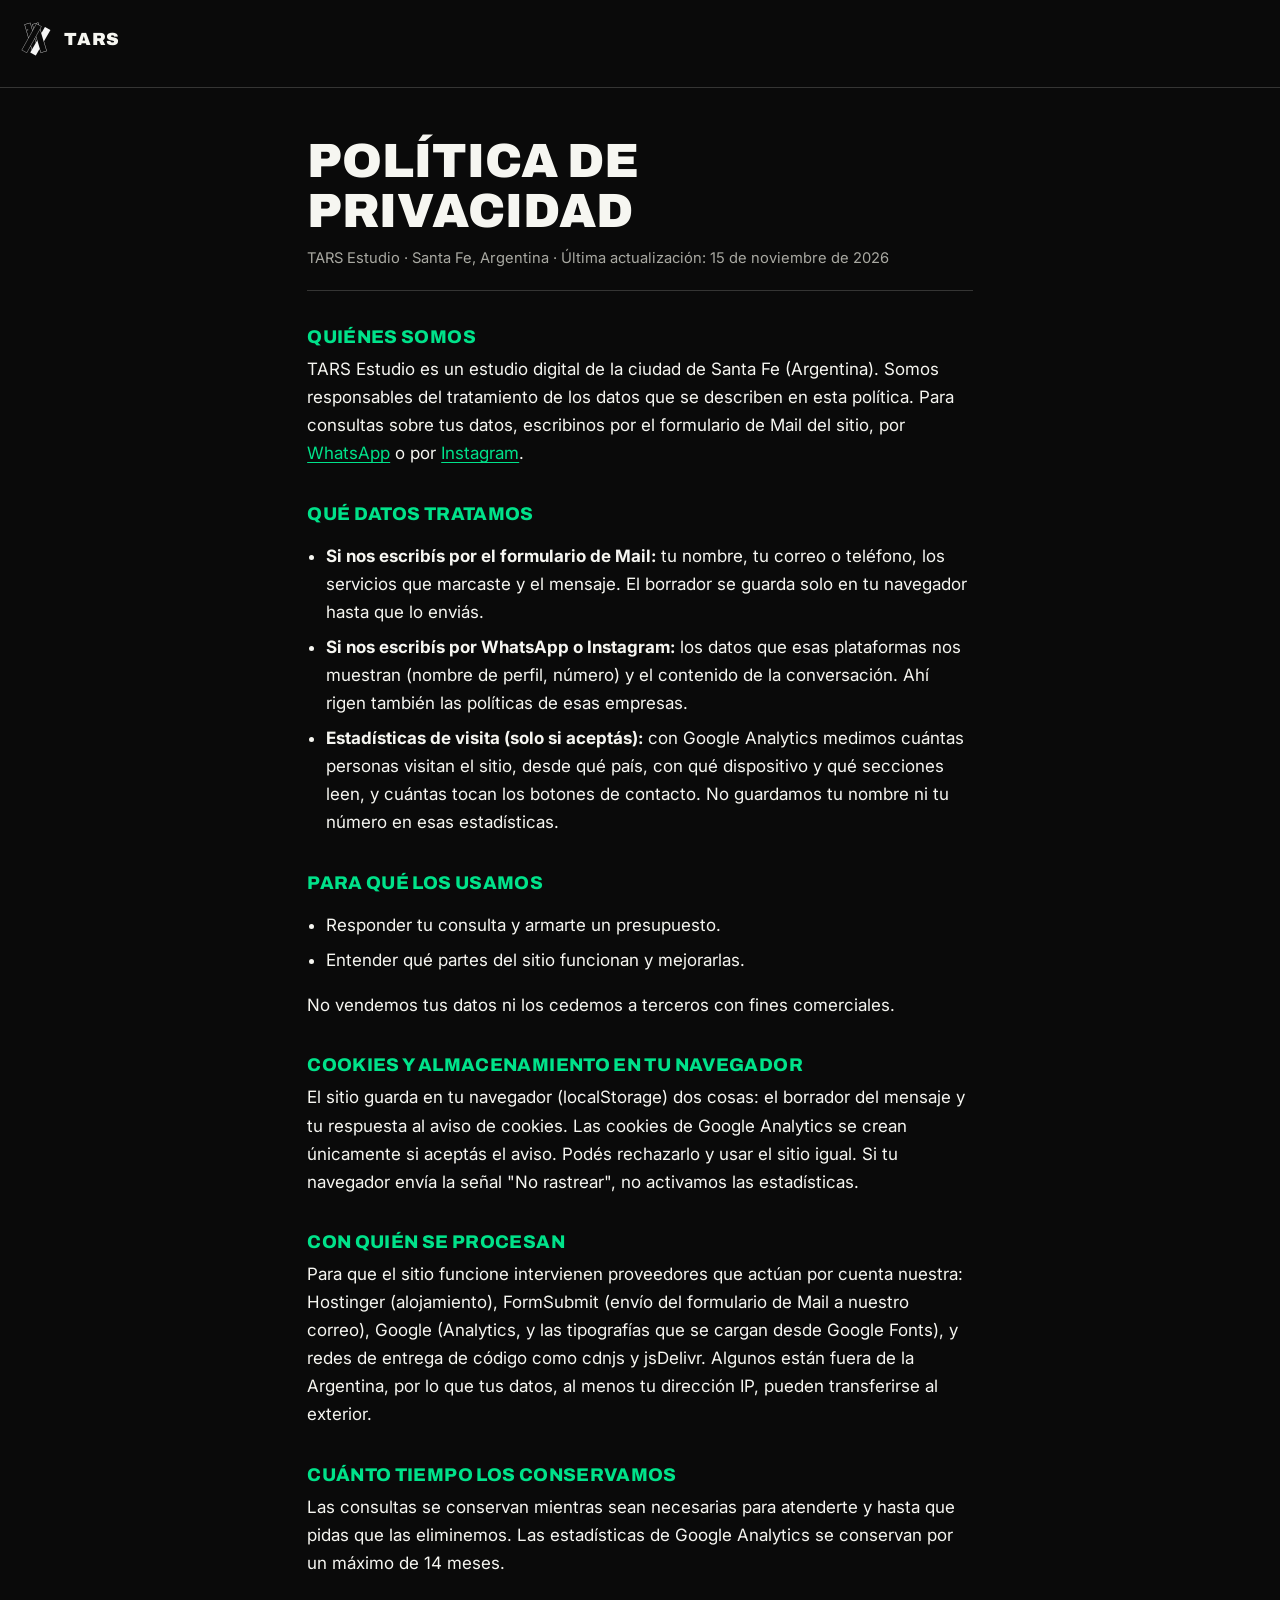
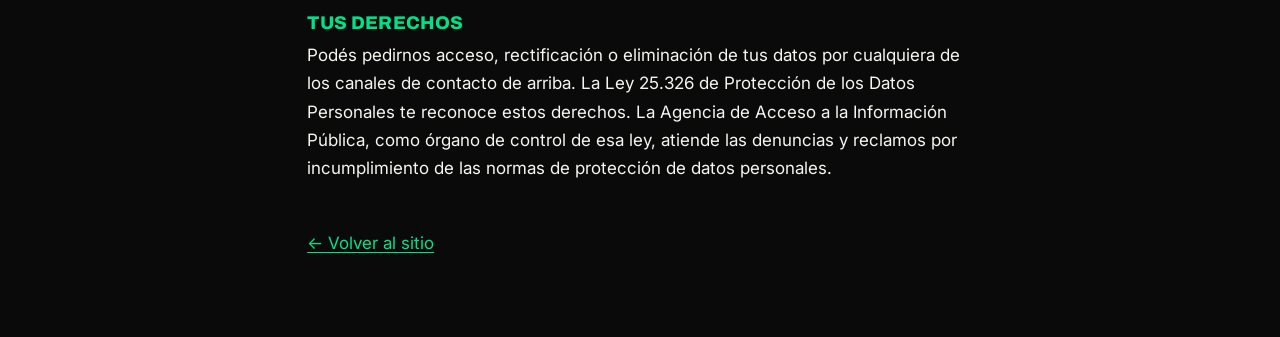
==== privacidad/index.html @ cb38e8d4 "Add link previews, privacy page, cookie notice and server rules Open Graph/Twitter tags with a share" ====
<!DOCTYPE html>
<html lang="es-AR">
<head>
<meta charset="UTF-8">
<meta name="viewport" content="width=device-width, initial-scale=1">
<meta name="theme-color" content="#0a0a0a">
<title>Política de privacidad — TARS</title>
<meta name="description" content="Qué datos trata TARS Estudio a través de su sitio web, para qué los usa y cómo ejercer tus derechos.">
<link rel="canonical" href="https://tarsestudio.com.ar/privacidad/">
<link rel="icon" href="../assets/favicon.png" sizes="64x64" type="image/png">
<link rel="icon" href="../assets/favicon.svg" type="image/svg+xml">
<link rel="apple-touch-icon" href="../assets/apple-touch-icon.png">
<link rel="preconnect" href="https://fonts.googleapis.com">
<link rel="preconnect" href="https://fonts.gstatic.com" crossorigin>
<link href="https://fonts.googleapis.com/css2?family=Archivo:wght@800;900&family=Inter:wght@400;500;600;700&display=swap" rel="stylesheet">
<style>
  :root{--bg:#0a0a0a;--fg:#f6f6f1;--soft:#a9a9a2;--line:rgba(246,246,241,.18);--green:#00e28a;}
  *,*::before,*::after{box-sizing:border-box;}
  html{background:var(--bg);}
  body{margin:0;background:var(--bg);color:var(--fg);font:17px/1.65 'Inter',system-ui,sans-serif;}
  header{padding:1.4rem 1.2rem;border-bottom:1px solid var(--line);}
  header a{display:inline-flex;align-items:center;gap:.7rem;color:var(--fg);text-decoration:none;font:900 1.1rem/1 'Archivo','Arial Black',sans-serif;letter-spacing:.04em;}
  header img{width:34px;height:34px;display:block;}
  main{max-width:44rem;margin:0 auto;padding:3rem 1.2rem 5rem;}
  h1{font:900 clamp(2rem,6vw,3rem)/1.05 'Archivo','Arial Black',sans-serif;margin:0 0 .6rem;text-transform:uppercase;}
  h2{font:800 1.15rem/1.2 'Archivo','Arial Black',sans-serif;margin:2.2rem 0 .4rem;color:var(--green);text-transform:uppercase;letter-spacing:.02em;}
  p,li{margin:.45rem 0;}
  ul{padding-left:1.2rem;}
  .meta{color:var(--soft);font-size:.92rem;border-bottom:1px solid var(--line);padding-bottom:1.2rem;margin-bottom:1rem;}
  a{color:var(--green);text-underline-offset:3px;}
  .back{display:inline-block;margin-top:2.5rem;}
</style>
</head>
<body>
<header><a href="../" aria-label="TARS, volver al inicio"><img src="../assets/logo-mark-nav.png" alt="" width="34" height="34"><span>TARS</span></a></header>
<main>
<h1>Política de privacidad</h1>
<p class="meta">TARS Estudio · Santa Fe, Argentina · Última actualización: 15 de noviembre de 2026</p>

<h2>Quiénes somos</h2>
<p>TARS Estudio es un estudio digital de la ciudad de Santa Fe (Argentina). Somos responsables del tratamiento de los datos que se describen en esta política. Para consultas sobre tus datos, escribinos por el formulario de Mail del sitio, por <a href="https://wa.me/5493425226537" rel="noopener">WhatsApp</a> o por <a href="https://instagram.com/tars.estudio" rel="noopener">Instagram</a>.</p>

<h2>Qué datos tratamos</h2>
<ul>
  <li><strong>Si nos escribís por el formulario de Mail:</strong> tu nombre, tu correo o teléfono, los servicios que marcaste y el mensaje. El borrador se guarda solo en tu navegador hasta que lo enviás.</li>
  <li><strong>Si nos escribís por WhatsApp o Instagram:</strong> los datos que esas plataformas nos muestran (nombre de perfil, número) y el contenido de la conversación. Ahí rigen también las políticas de esas empresas.</li>
  <li><strong>Estadísticas de visita (solo si aceptás):</strong> con Google Analytics medimos cuántas personas visitan el sitio, desde qué país, con qué dispositivo y qué secciones leen, y cuántas tocan los botones de contacto. No guardamos tu nombre ni tu número en esas estadísticas.</li>
</ul>

<h2>Para qué los usamos</h2>
<ul>
  <li>Responder tu consulta y armarte un presupuesto.</li>
  <li>Entender qué partes del sitio funcionan y mejorarlas.</li>
</ul>
<p>No vendemos tus datos ni los cedemos a terceros con fines comerciales.</p>

<h2>Cookies y almacenamiento en tu navegador</h2>
<p>El sitio guarda en tu navegador (localStorage) dos cosas: el borrador del mensaje y tu respuesta al aviso de cookies. Las cookies de Google Analytics se crean únicamente si aceptás el aviso. Podés rechazarlo y usar el sitio igual. Si tu navegador envía la señal "No rastrear", no activamos las estadísticas.</p>

<h2>Con quién se procesan</h2>
<p>Para que el sitio funcione intervienen proveedores que actúan por cuenta nuestra: Hostinger (alojamiento), FormSubmit (envío del formulario de Mail a nuestro correo), Google (Analytics, y las tipografías que se cargan desde Google Fonts), y redes de entrega de código como cdnjs y jsDelivr. Algunos están fuera de la Argentina, por lo que tus datos, al menos tu dirección IP, pueden transferirse al exterior.</p>

<h2>Cuánto tiempo los conservamos</h2>
<p>Las consultas se conservan mientras sean necesarias para atenderte y hasta que pidas que las eliminemos. Las estadísticas de Google Analytics se conservan por un máximo de 14 meses.</p>

<h2>Tus derechos</h2>
<p>Podés pedirnos acceso, rectificación o eliminación de tus datos por cualquiera de los canales de contacto de arriba. La Ley 25.326 de Protección de los Datos Personales te reconoce estos derechos. La Agencia de Acceso a la Información Pública, como órgano de control de esa ley, atiende las denuncias y reclamos por incumplimiento de las normas de protección de datos personales.</p>

<a class="back" href="../">← Volver al sitio</a>
</main>
</body>
</html>
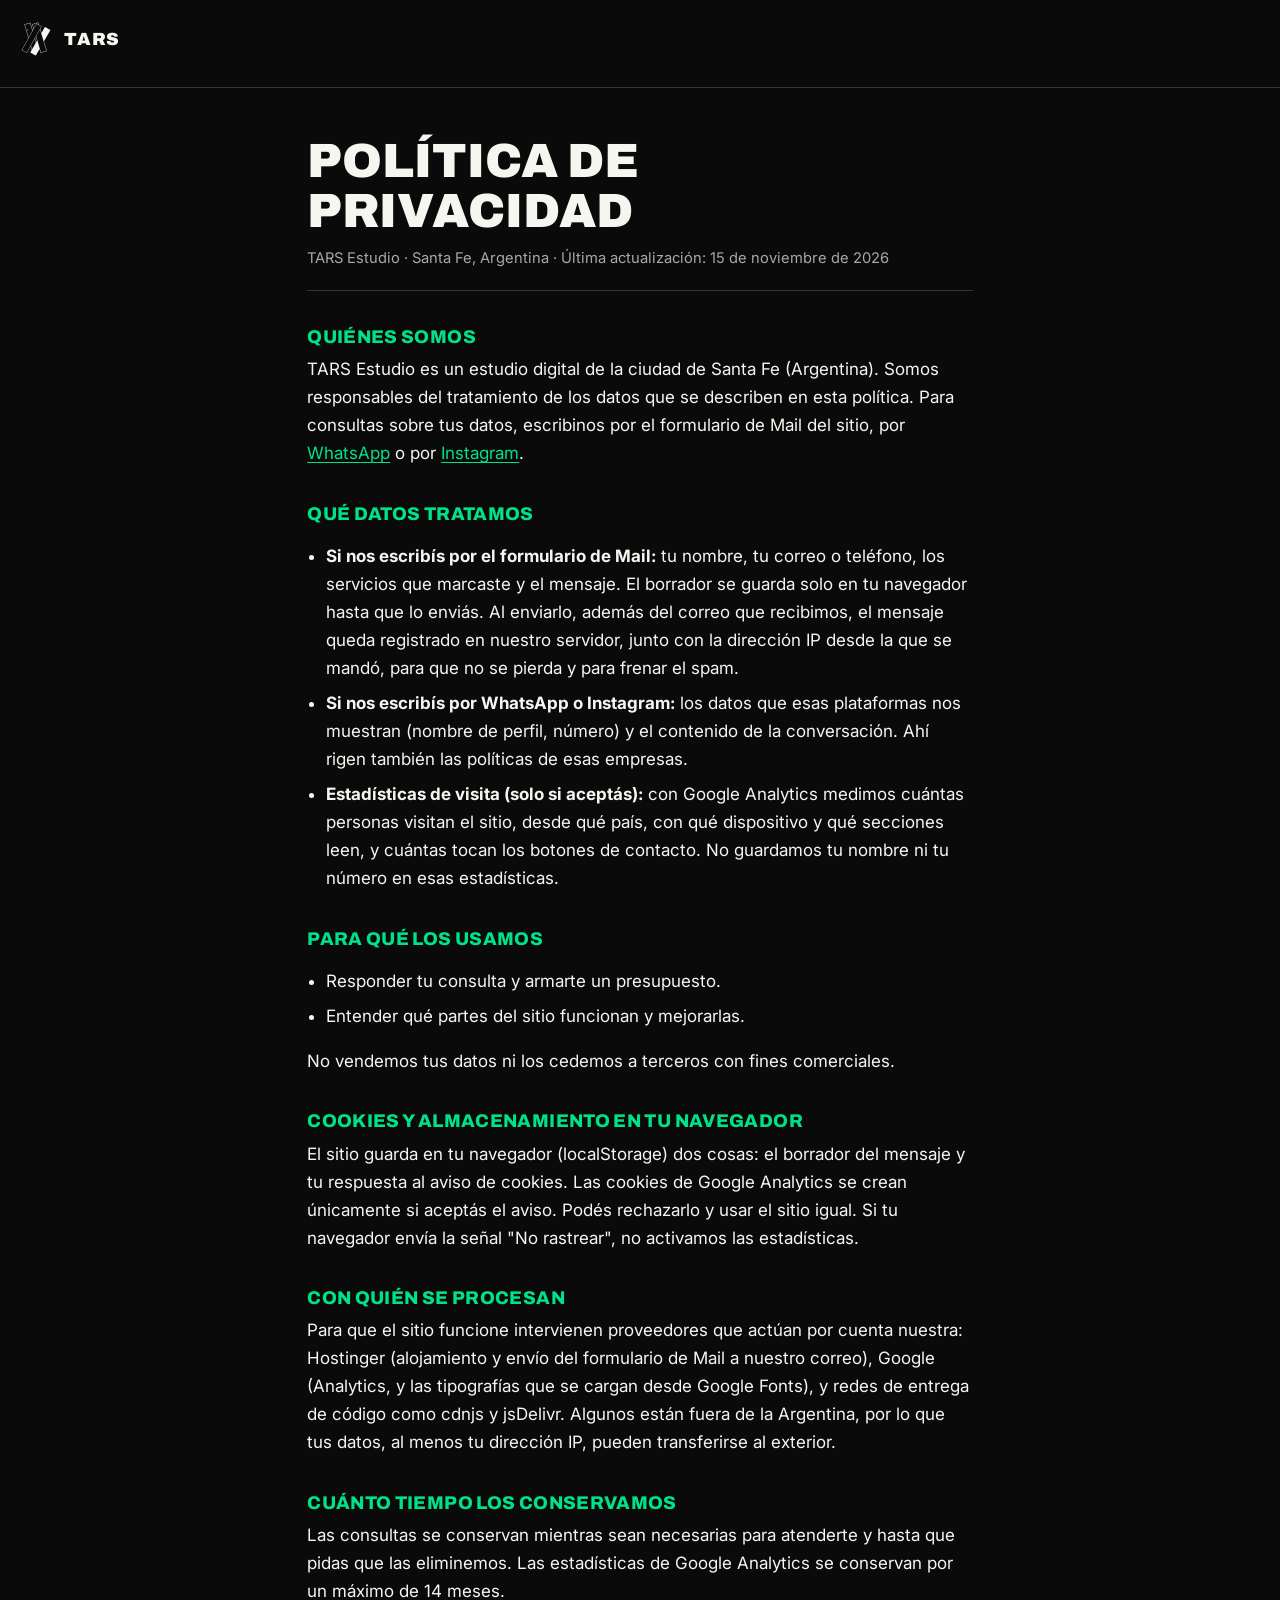
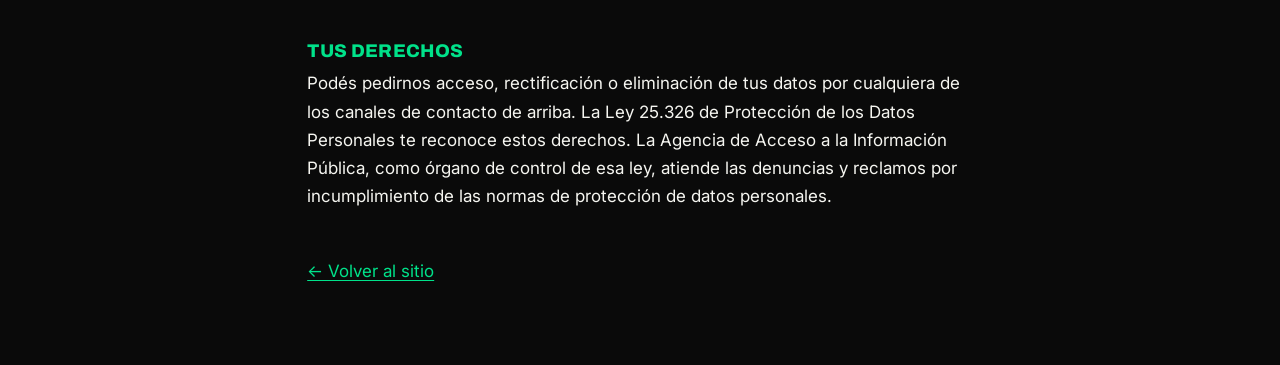
==== commit 76917fbf: "Send the contact form from our own server instead of FormSubmit contacto.php receives the form, reje" ====
--- a/privacidad/index.html
+++ b/privacidad/index.html
@@ -6,7 +6,7 @@
 <meta name="theme-color" content="#0a0a0a">
 <title>Política de privacidad — TARS</title>
 <meta name="description" content="Qué datos trata TARS Estudio a través de su sitio web, para qué los usa y cómo ejercer tus derechos.">
-<link rel="canonical" href="https://tarsestudio.com.ar/privacidad/">
+<link rel="canonical" href="https://tarsestudio.com/privacidad/">
 <link rel="icon" href="../assets/favicon.png" sizes="64x64" type="image/png">
 <link rel="icon" href="../assets/favicon.svg" type="image/svg+xml">
 <link rel="apple-touch-icon" href="../assets/apple-touch-icon.png">
@@ -42,7 +42,7 @@
 
 <h2>Qué datos tratamos</h2>
 <ul>
-  <li><strong>Si nos escribís por el formulario de Mail:</strong> tu nombre, tu correo o teléfono, los servicios que marcaste y el mensaje. El borrador se guarda solo en tu navegador hasta que lo enviás.</li>
+  <li><strong>Si nos escribís por el formulario de Mail:</strong> tu nombre, tu correo o teléfono, los servicios que marcaste y el mensaje. El borrador se guarda solo en tu navegador hasta que lo enviás. Al enviarlo, además del correo que recibimos, el mensaje queda registrado en nuestro servidor, junto con la dirección IP desde la que se mandó, para que no se pierda y para frenar el spam.</li>
   <li><strong>Si nos escribís por WhatsApp o Instagram:</strong> los datos que esas plataformas nos muestran (nombre de perfil, número) y el contenido de la conversación. Ahí rigen también las políticas de esas empresas.</li>
   <li><strong>Estadísticas de visita (solo si aceptás):</strong> con Google Analytics medimos cuántas personas visitan el sitio, desde qué país, con qué dispositivo y qué secciones leen, y cuántas tocan los botones de contacto. No guardamos tu nombre ni tu número en esas estadísticas.</li>
 </ul>
@@ -58,7 +58,7 @@
 <p>El sitio guarda en tu navegador (localStorage) dos cosas: el borrador del mensaje y tu respuesta al aviso de cookies. Las cookies de Google Analytics se crean únicamente si aceptás el aviso. Podés rechazarlo y usar el sitio igual. Si tu navegador envía la señal "No rastrear", no activamos las estadísticas.</p>
 
 <h2>Con quién se procesan</h2>
-<p>Para que el sitio funcione intervienen proveedores que actúan por cuenta nuestra: Hostinger (alojamiento), FormSubmit (envío del formulario de Mail a nuestro correo), Google (Analytics, y las tipografías que se cargan desde Google Fonts), y redes de entrega de código como cdnjs y jsDelivr. Algunos están fuera de la Argentina, por lo que tus datos, al menos tu dirección IP, pueden transferirse al exterior.</p>
+<p>Para que el sitio funcione intervienen proveedores que actúan por cuenta nuestra: Hostinger (alojamiento y envío del formulario de Mail a nuestro correo), Google (Analytics, y las tipografías que se cargan desde Google Fonts), y redes de entrega de código como cdnjs y jsDelivr. Algunos están fuera de la Argentina, por lo que tus datos, al menos tu dirección IP, pueden transferirse al exterior.</p>
 
 <h2>Cuánto tiempo los conservamos</h2>
 <p>Las consultas se conservan mientras sean necesarias para atenderte y hasta que pidas que las eliminemos. Las estadísticas de Google Analytics se conservan por un máximo de 14 meses.</p>
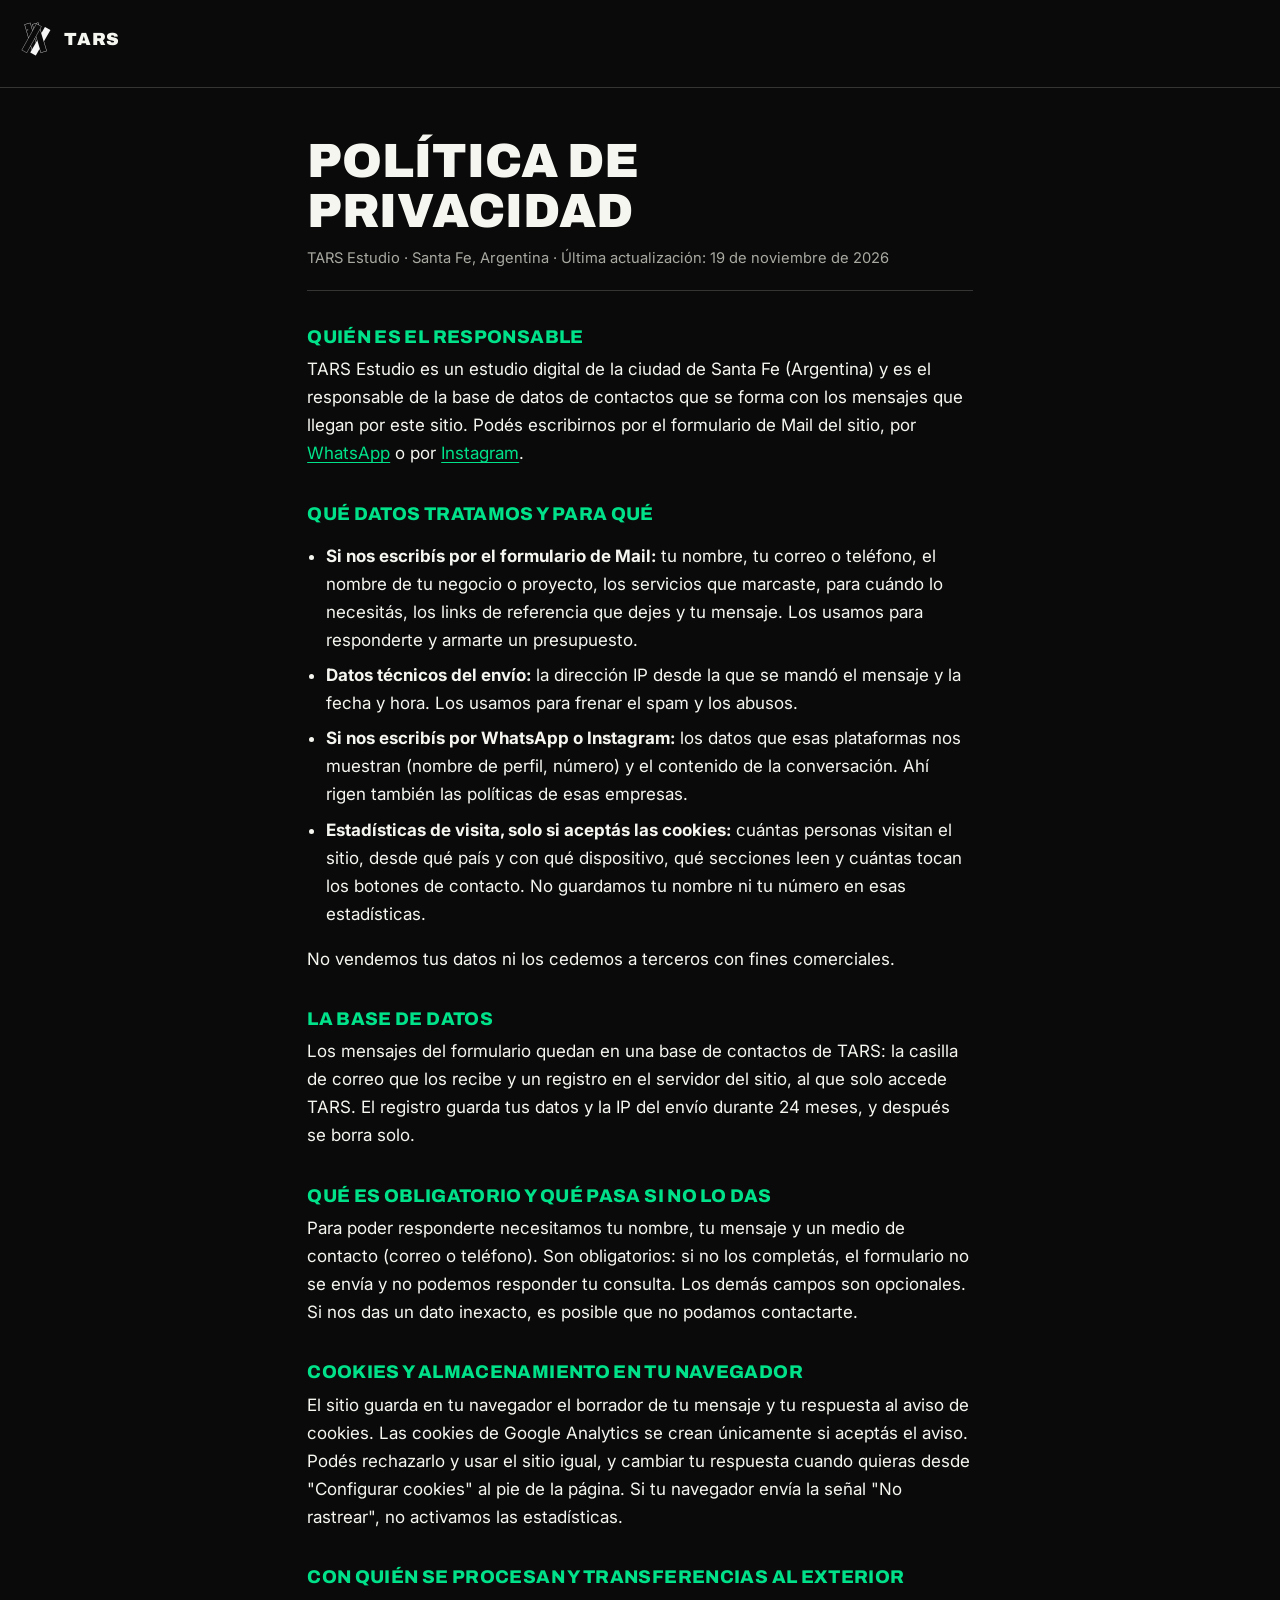
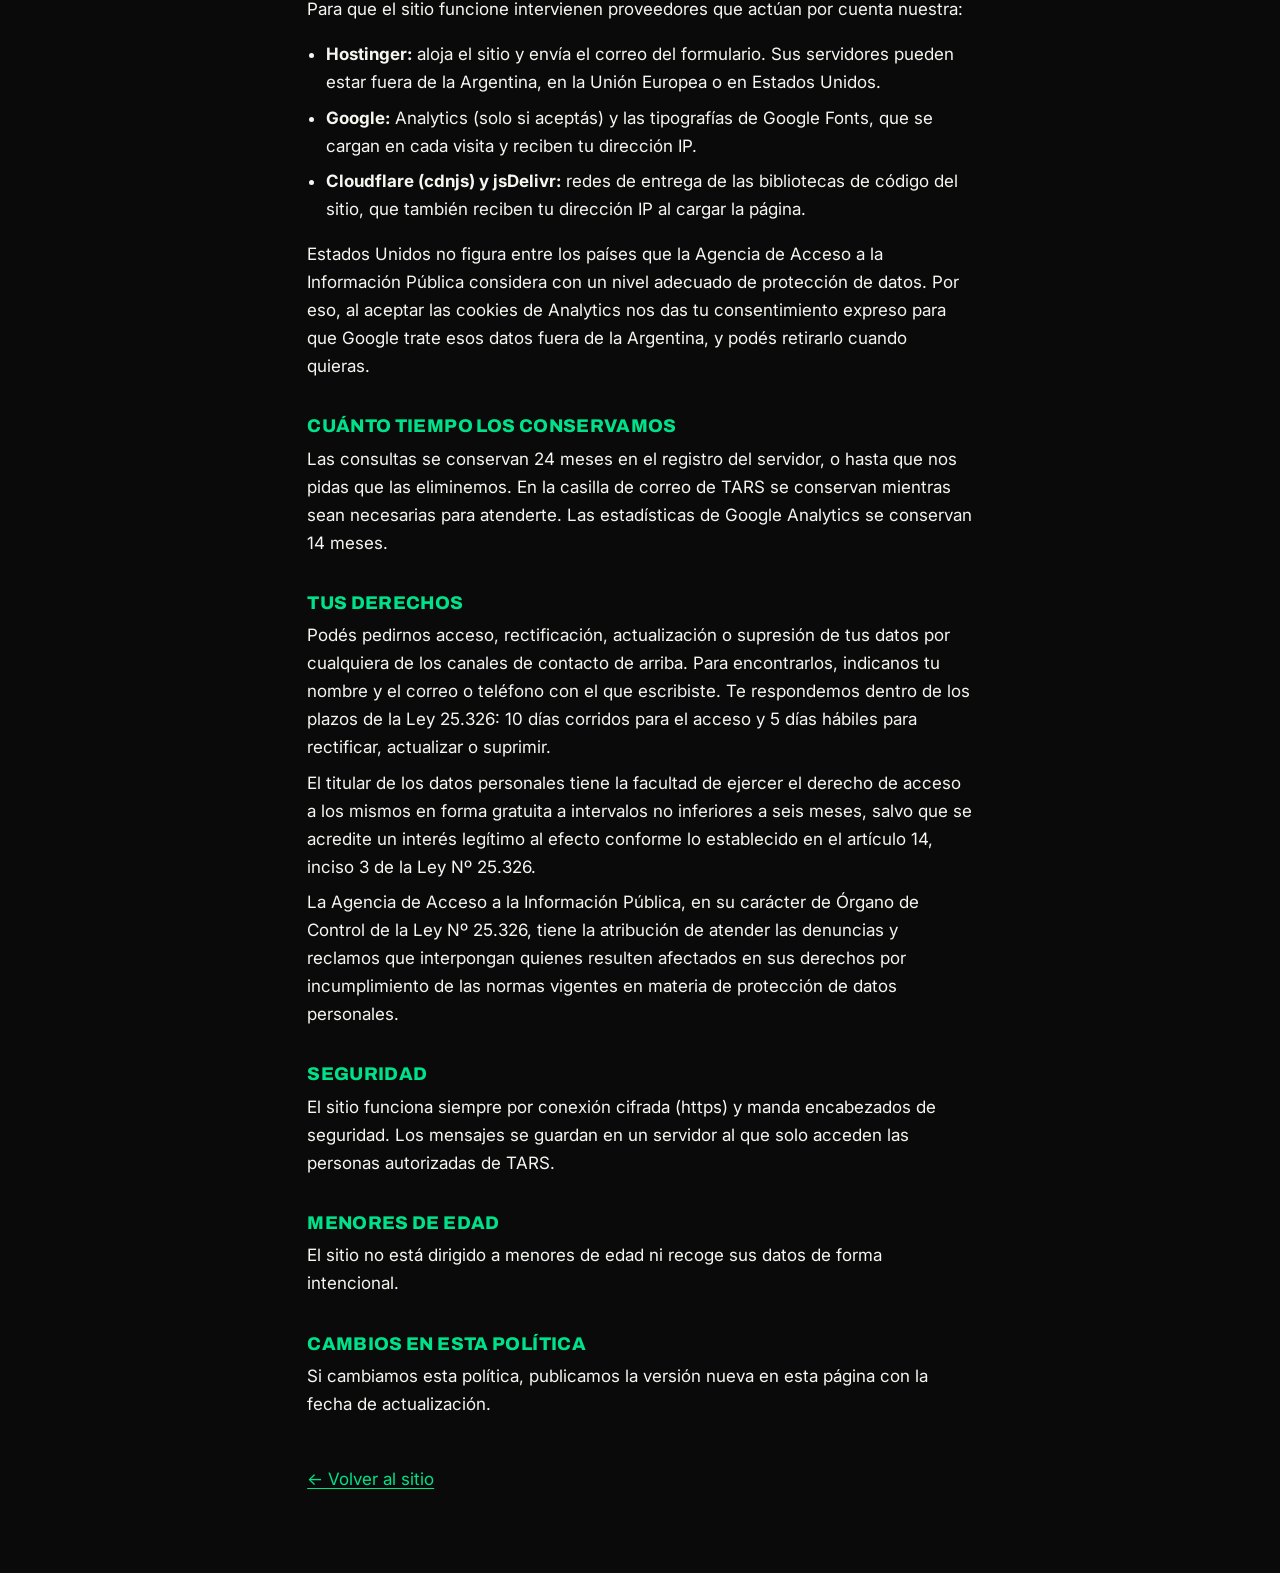
==== commit e10580f5: "Meet the Argentine data-protection notice rules on the site Ley 25.326 art. 6 and Disposición DNPDP " ====
--- a/privacidad/index.html
+++ b/privacidad/index.html
@@ -35,36 +35,54 @@
 <header><a href="../" aria-label="TARS, volver al inicio"><img src="../assets/logo-mark-nav.png" alt="" width="34" height="34"><span>TARS</span></a></header>
 <main>
 <h1>Política de privacidad</h1>
-<p class="meta">TARS Estudio · Santa Fe, Argentina · Última actualización: 15 de noviembre de 2026</p>
+<p class="meta">TARS Estudio · Santa Fe, Argentina · Última actualización: 19 de noviembre de 2026</p>
 
-<h2>Quiénes somos</h2>
-<p>TARS Estudio es un estudio digital de la ciudad de Santa Fe (Argentina). Somos responsables del tratamiento de los datos que se describen en esta política. Para consultas sobre tus datos, escribinos por el formulario de Mail del sitio, por <a href="https://wa.me/5493425226537" rel="noopener">WhatsApp</a> o por <a href="https://instagram.com/tars.estudio" rel="noopener">Instagram</a>.</p>
+<h2>Quién es el responsable</h2>
+<p>TARS Estudio es un estudio digital de la ciudad de Santa Fe (Argentina) y es el responsable de la base de datos de contactos que se forma con los mensajes que llegan por este sitio. Podés escribirnos por el formulario de Mail del sitio, por <a href="https://wa.me/5493425226537" rel="noopener">WhatsApp</a> o por <a href="https://instagram.com/tars.estudio" rel="noopener">Instagram</a>.</p>
 
-<h2>Qué datos tratamos</h2>
+<h2>Qué datos tratamos y para qué</h2>
 <ul>
-  <li><strong>Si nos escribís por el formulario de Mail:</strong> tu nombre, tu correo o teléfono, los servicios que marcaste y el mensaje. El borrador se guarda solo en tu navegador hasta que lo enviás. Al enviarlo, además del correo que recibimos, el mensaje queda registrado en nuestro servidor, junto con la dirección IP desde la que se mandó, para que no se pierda y para frenar el spam.</li>
+  <li><strong>Si nos escribís por el formulario de Mail:</strong> tu nombre, tu correo o teléfono, el nombre de tu negocio o proyecto, los servicios que marcaste, para cuándo lo necesitás, los links de referencia que dejes y tu mensaje. Los usamos para responderte y armarte un presupuesto.</li>
+  <li><strong>Datos técnicos del envío:</strong> la dirección IP desde la que se mandó el mensaje y la fecha y hora. Los usamos para frenar el spam y los abusos.</li>
   <li><strong>Si nos escribís por WhatsApp o Instagram:</strong> los datos que esas plataformas nos muestran (nombre de perfil, número) y el contenido de la conversación. Ahí rigen también las políticas de esas empresas.</li>
-  <li><strong>Estadísticas de visita (solo si aceptás):</strong> con Google Analytics medimos cuántas personas visitan el sitio, desde qué país, con qué dispositivo y qué secciones leen, y cuántas tocan los botones de contacto. No guardamos tu nombre ni tu número en esas estadísticas.</li>
-</ul>
-
-<h2>Para qué los usamos</h2>
-<ul>
-  <li>Responder tu consulta y armarte un presupuesto.</li>
-  <li>Entender qué partes del sitio funcionan y mejorarlas.</li>
+  <li><strong>Estadísticas de visita, solo si aceptás las cookies:</strong> cuántas personas visitan el sitio, desde qué país y con qué dispositivo, qué secciones leen y cuántas tocan los botones de contacto. No guardamos tu nombre ni tu número en esas estadísticas.</li>
 </ul>
 <p>No vendemos tus datos ni los cedemos a terceros con fines comerciales.</p>
 
+<h2>La base de datos</h2>
+<p>Los mensajes del formulario quedan en una base de contactos de TARS: la casilla de correo que los recibe y un registro en el servidor del sitio, al que solo accede TARS. El registro guarda tus datos y la IP del envío durante 24 meses, y después se borra solo.</p>
+
+<h2>Qué es obligatorio y qué pasa si no lo das</h2>
+<p>Para poder responderte necesitamos tu nombre, tu mensaje y un medio de contacto (correo o teléfono). Son obligatorios: si no los completás, el formulario no se envía y no podemos responder tu consulta. Los demás campos son opcionales. Si nos das un dato inexacto, es posible que no podamos contactarte.</p>
+
 <h2>Cookies y almacenamiento en tu navegador</h2>
-<p>El sitio guarda en tu navegador (localStorage) dos cosas: el borrador del mensaje y tu respuesta al aviso de cookies. Las cookies de Google Analytics se crean únicamente si aceptás el aviso. Podés rechazarlo y usar el sitio igual. Si tu navegador envía la señal "No rastrear", no activamos las estadísticas.</p>
+<p>El sitio guarda en tu navegador el borrador de tu mensaje y tu respuesta al aviso de cookies. Las cookies de Google Analytics se crean únicamente si aceptás el aviso. Podés rechazarlo y usar el sitio igual, y cambiar tu respuesta cuando quieras desde "Configurar cookies" al pie de la página. Si tu navegador envía la señal "No rastrear", no activamos las estadísticas.</p>
 
-<h2>Con quién se procesan</h2>
-<p>Para que el sitio funcione intervienen proveedores que actúan por cuenta nuestra: Hostinger (alojamiento y envío del formulario de Mail a nuestro correo), Google (Analytics, y las tipografías que se cargan desde Google Fonts), y redes de entrega de código como cdnjs y jsDelivr. Algunos están fuera de la Argentina, por lo que tus datos, al menos tu dirección IP, pueden transferirse al exterior.</p>
+<h2>Con quién se procesan y transferencias al exterior</h2>
+<p>Para que el sitio funcione intervienen proveedores que actúan por cuenta nuestra:</p>
+<ul>
+  <li><strong>Hostinger:</strong> aloja el sitio y envía el correo del formulario. Sus servidores pueden estar fuera de la Argentina, en la Unión Europea o en Estados Unidos.</li>
+  <li><strong>Google:</strong> Analytics (solo si aceptás) y las tipografías de Google Fonts, que se cargan en cada visita y reciben tu dirección IP.</li>
+  <li><strong>Cloudflare (cdnjs) y jsDelivr:</strong> redes de entrega de las bibliotecas de código del sitio, que también reciben tu dirección IP al cargar la página.</li>
+</ul>
+<p>Estados Unidos no figura entre los países que la Agencia de Acceso a la Información Pública considera con un nivel adecuado de protección de datos. Por eso, al aceptar las cookies de Analytics nos das tu consentimiento expreso para que Google trate esos datos fuera de la Argentina, y podés retirarlo cuando quieras.</p>
 
 <h2>Cuánto tiempo los conservamos</h2>
-<p>Las consultas se conservan mientras sean necesarias para atenderte y hasta que pidas que las eliminemos. Las estadísticas de Google Analytics se conservan por un máximo de 14 meses.</p>
+<p>Las consultas se conservan 24 meses en el registro del servidor, o hasta que nos pidas que las eliminemos. En la casilla de correo de TARS se conservan mientras sean necesarias para atenderte. Las estadísticas de Google Analytics se conservan 14 meses.</p>
 
 <h2>Tus derechos</h2>
-<p>Podés pedirnos acceso, rectificación o eliminación de tus datos por cualquiera de los canales de contacto de arriba. La Ley 25.326 de Protección de los Datos Personales te reconoce estos derechos. La Agencia de Acceso a la Información Pública, como órgano de control de esa ley, atiende las denuncias y reclamos por incumplimiento de las normas de protección de datos personales.</p>
+<p>Podés pedirnos acceso, rectificación, actualización o supresión de tus datos por cualquiera de los canales de contacto de arriba. Para encontrarlos, indicanos tu nombre y el correo o teléfono con el que escribiste. Te respondemos dentro de los plazos de la Ley 25.326: 10 días corridos para el acceso y 5 días hábiles para rectificar, actualizar o suprimir.</p>
+<p>El titular de los datos personales tiene la facultad de ejercer el derecho de acceso a los mismos en forma gratuita a intervalos no inferiores a seis meses, salvo que se acredite un interés legítimo al efecto conforme lo establecido en el artículo 14, inciso 3 de la Ley Nº 25.326.</p>
+<p>La Agencia de Acceso a la Información Pública, en su carácter de Órgano de Control de la Ley Nº 25.326, tiene la atribución de atender las denuncias y reclamos que interpongan quienes resulten afectados en sus derechos por incumplimiento de las normas vigentes en materia de protección de datos personales.</p>
+
+<h2>Seguridad</h2>
+<p>El sitio funciona siempre por conexión cifrada (https) y manda encabezados de seguridad. Los mensajes se guardan en un servidor al que solo acceden las personas autorizadas de TARS.</p>
+
+<h2>Menores de edad</h2>
+<p>El sitio no está dirigido a menores de edad ni recoge sus datos de forma intencional.</p>
+
+<h2>Cambios en esta política</h2>
+<p>Si cambiamos esta política, publicamos la versión nueva en esta página con la fecha de actualización.</p>
 
 <a class="back" href="../">← Volver al sitio</a>
 </main>
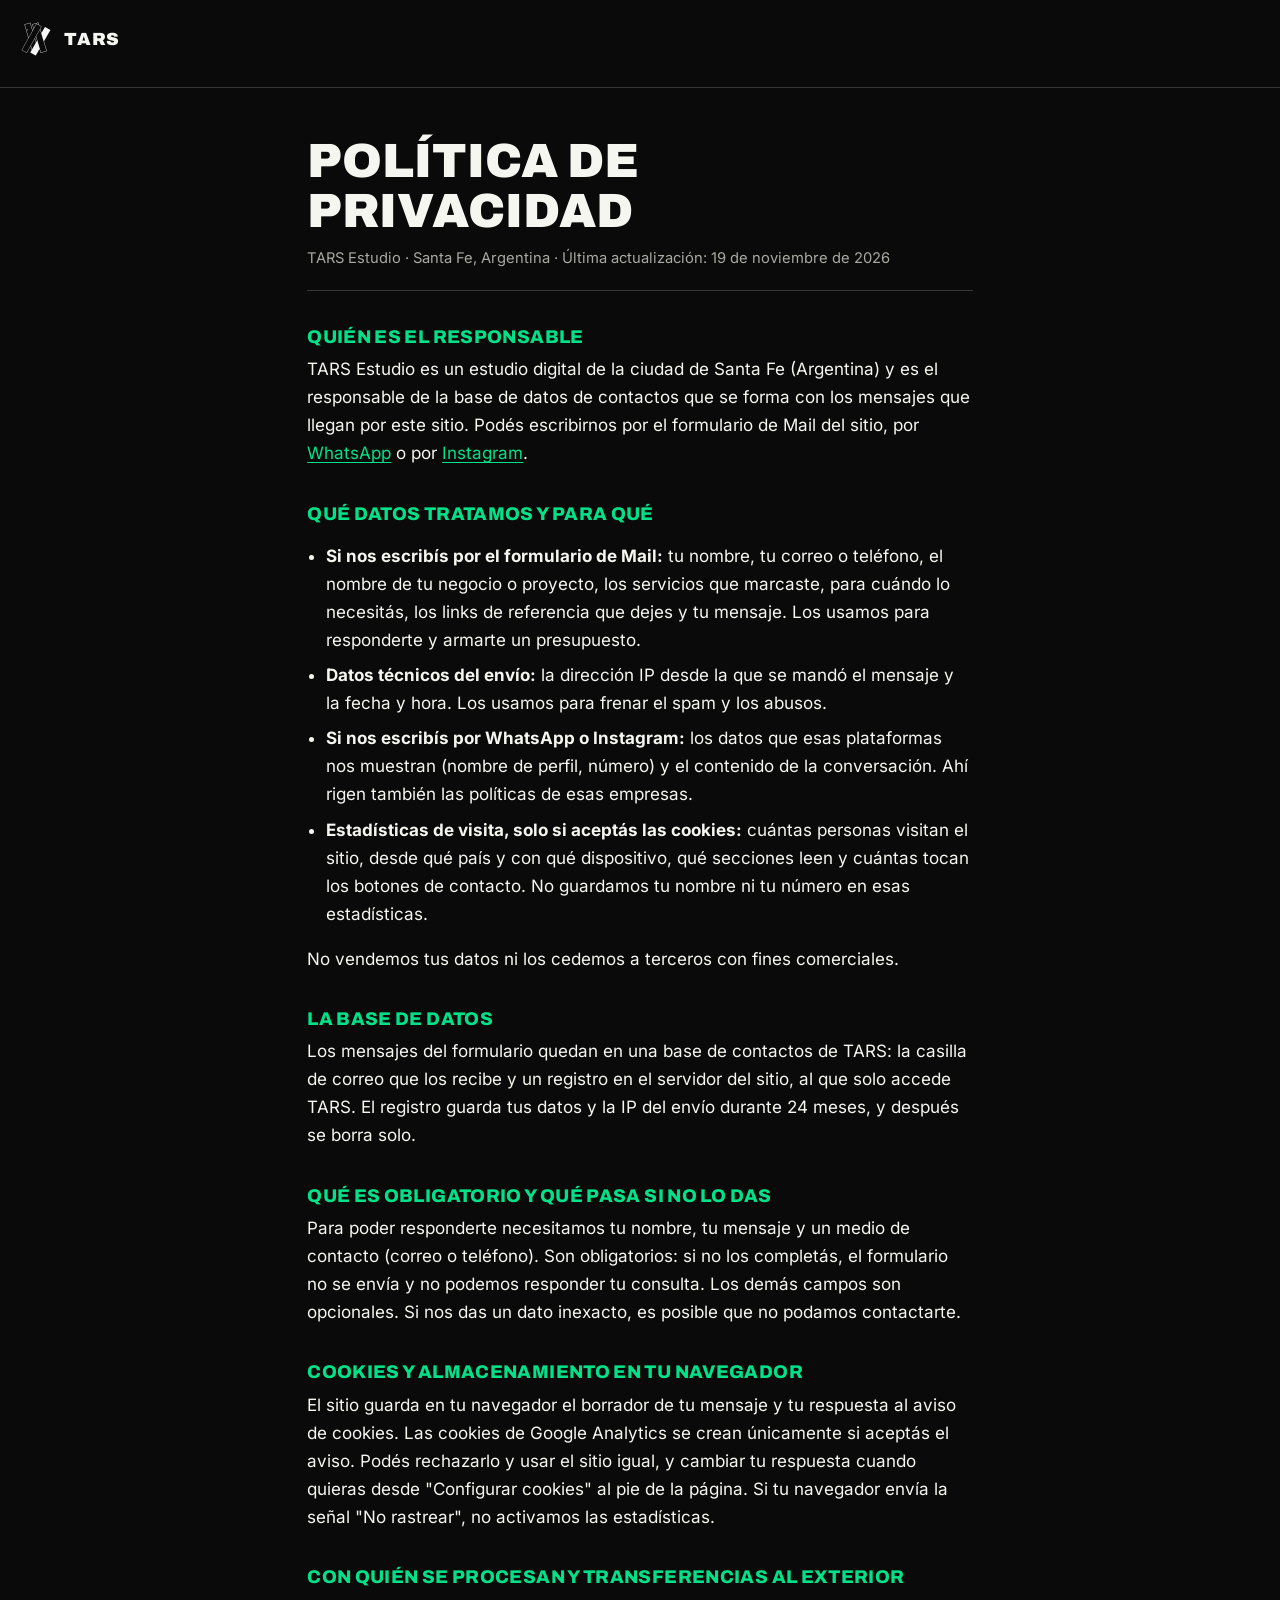
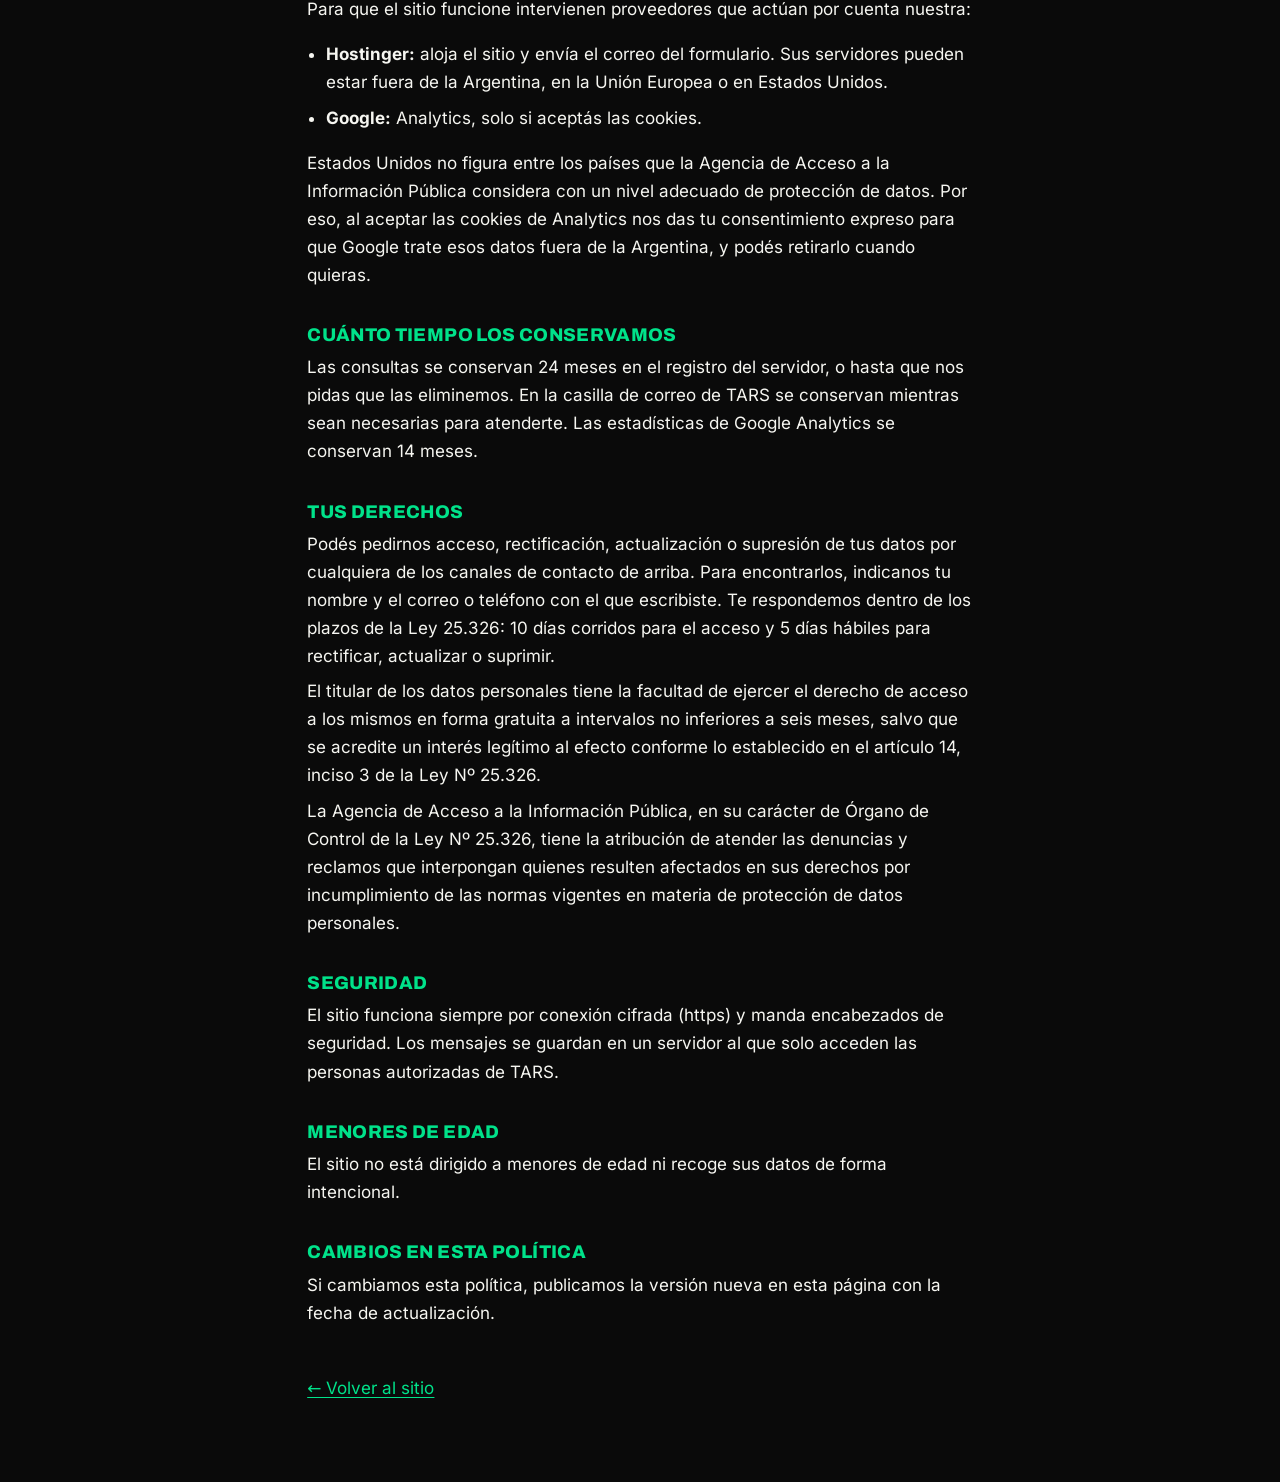
==== commit bf028c00: "Serve fonts and libraries from this site, with no third-party requests Archivo, Inter and JetBrains " ====
--- a/privacidad/index.html
+++ b/privacidad/index.html
@@ -10,9 +10,7 @@
 <link rel="icon" href="../assets/favicon.png" sizes="64x64" type="image/png">
 <link rel="icon" href="../assets/favicon.svg" type="image/svg+xml">
 <link rel="apple-touch-icon" href="../assets/apple-touch-icon.png">
-<link rel="preconnect" href="https://fonts.googleapis.com">
-<link rel="preconnect" href="https://fonts.gstatic.com" crossorigin>
-<link href="https://fonts.googleapis.com/css2?family=Archivo:wght@800;900&family=Inter:wght@400;500;600;700&display=swap" rel="stylesheet">
+<link rel="stylesheet" href="../css/fonts.css?v=20261122">
 <style>
   :root{--bg:#0a0a0a;--fg:#f6f6f1;--soft:#a9a9a2;--line:rgba(246,246,241,.18);--green:#00e28a;}
   *,*::before,*::after{box-sizing:border-box;}
@@ -62,8 +60,7 @@
 <p>Para que el sitio funcione intervienen proveedores que actúan por cuenta nuestra:</p>
 <ul>
   <li><strong>Hostinger:</strong> aloja el sitio y envía el correo del formulario. Sus servidores pueden estar fuera de la Argentina, en la Unión Europea o en Estados Unidos.</li>
-  <li><strong>Google:</strong> Analytics (solo si aceptás) y las tipografías de Google Fonts, que se cargan en cada visita y reciben tu dirección IP.</li>
-  <li><strong>Cloudflare (cdnjs) y jsDelivr:</strong> redes de entrega de las bibliotecas de código del sitio, que también reciben tu dirección IP al cargar la página.</li>
+  <li><strong>Google:</strong> Analytics, solo si aceptás las cookies.</li>
 </ul>
 <p>Estados Unidos no figura entre los países que la Agencia de Acceso a la Información Pública considera con un nivel adecuado de protección de datos. Por eso, al aceptar las cookies de Analytics nos das tu consentimiento expreso para que Google trate esos datos fuera de la Argentina, y podés retirarlo cuando quieras.</p>
 
--- a/css/fonts.css
+++ b/css/fonts.css
@@ -0,0 +1,18 @@
+/* Fonts served from this site (no request to Google). Archivo, Inter and JetBrains Mono are
+   licensed under the SIL Open Font License 1.1 (see ../assets/fonts/LICENSES.txt). Only the latin
+   subset is included: it covers Spanish. Each file is a variable font, so one file serves every weight. */
+@font-face{
+  font-family:'Archivo';font-style:normal;font-weight:800 900;font-display:swap;
+  src:url('../assets/fonts/Archivo-latin.woff2') format('woff2');
+  unicode-range:U+0000-00FF,U+0131,U+0152-0153,U+02BB-02BC,U+02C6,U+02DA,U+02DC,U+0304,U+0308,U+0329,U+2000-206F,U+20AC,U+2122,U+2191,U+2193,U+2212,U+2215,U+FEFF,U+FFFD;
+}
+@font-face{
+  font-family:'Inter';font-style:normal;font-weight:400 700;font-display:swap;
+  src:url('../assets/fonts/Inter-latin.woff2') format('woff2');
+  unicode-range:U+0000-00FF,U+0131,U+0152-0153,U+02BB-02BC,U+02C6,U+02DA,U+02DC,U+0304,U+0308,U+0329,U+2000-206F,U+20AC,U+2122,U+2191,U+2193,U+2212,U+2215,U+FEFF,U+FFFD;
+}
+@font-face{
+  font-family:'JetBrains Mono';font-style:normal;font-weight:400 700;font-display:swap;
+  src:url('../assets/fonts/JetBrainsMono-latin.woff2') format('woff2');
+  unicode-range:U+0000-00FF,U+0131,U+0152-0153,U+02BB-02BC,U+02C6,U+02DA,U+02DC,U+0304,U+0308,U+0329,U+2000-206F,U+20AC,U+2122,U+2191,U+2193,U+2212,U+2215,U+FEFF,U+FFFD;
+}
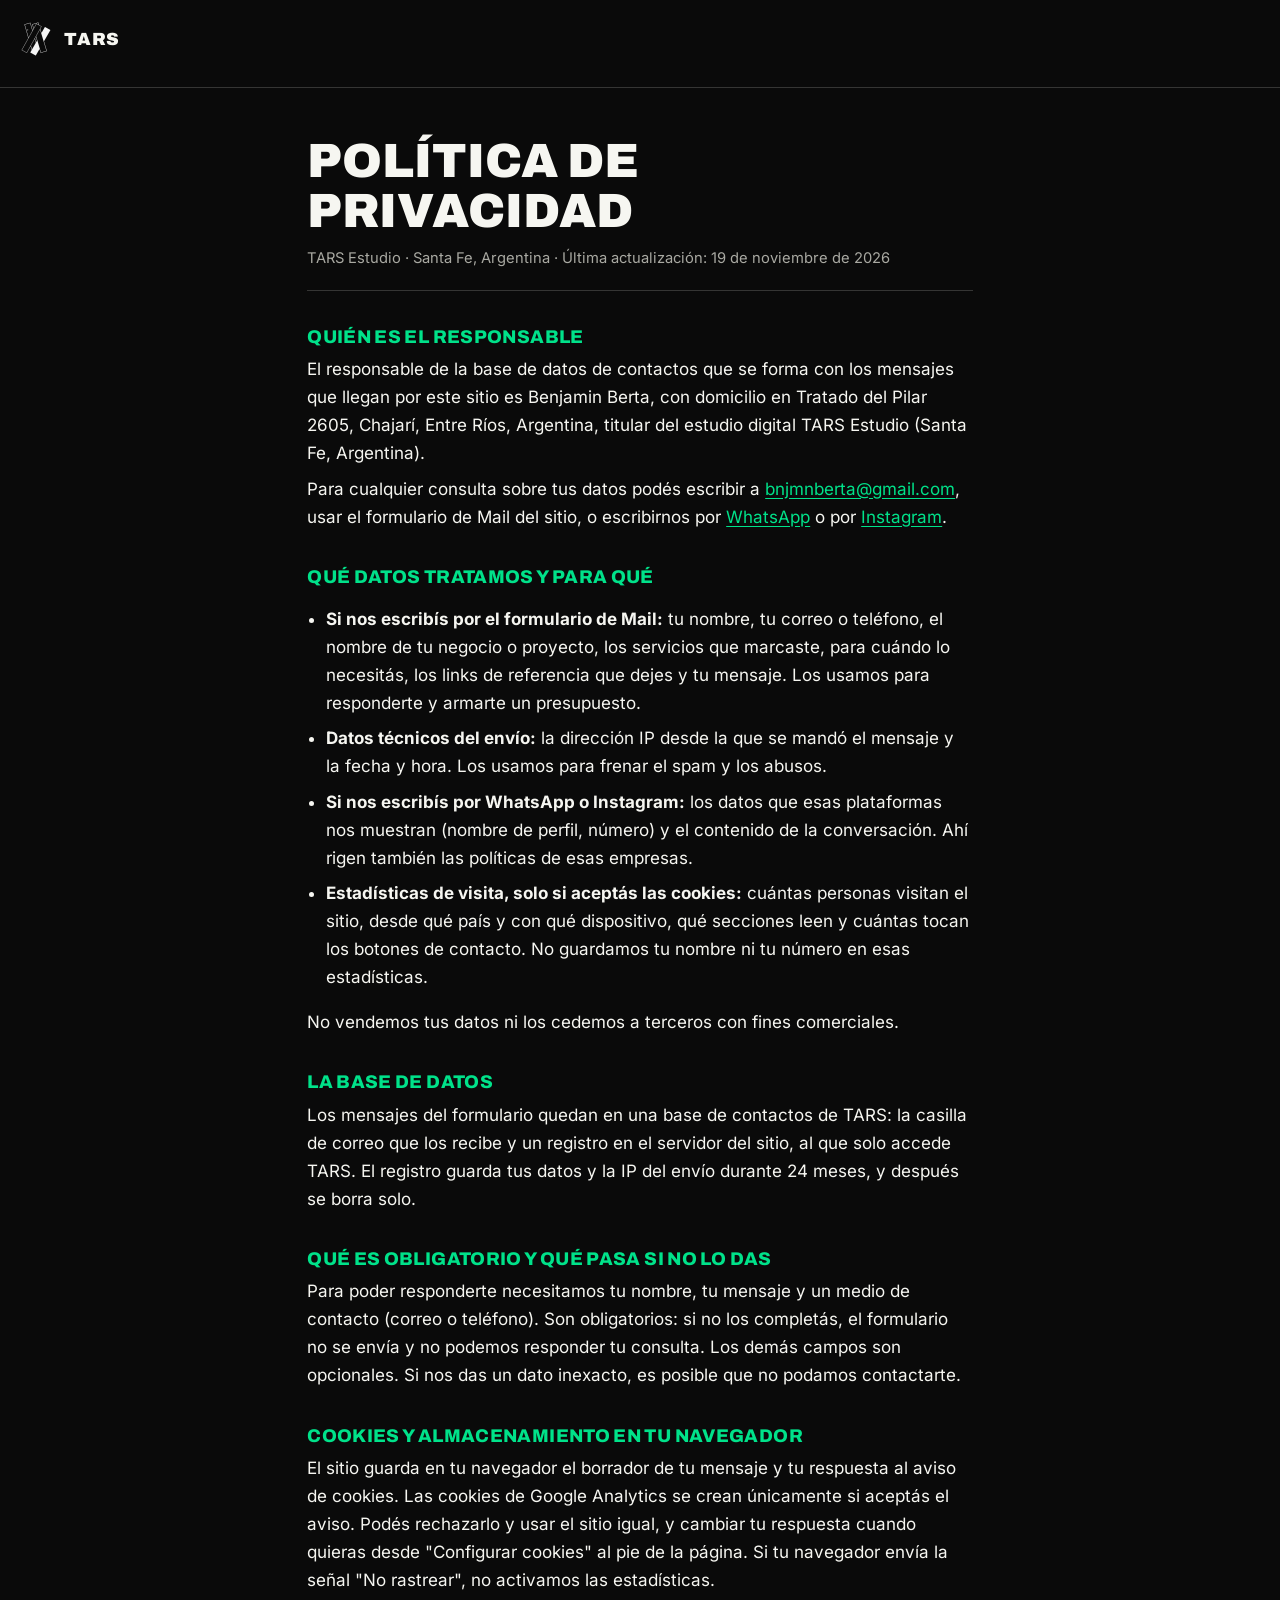
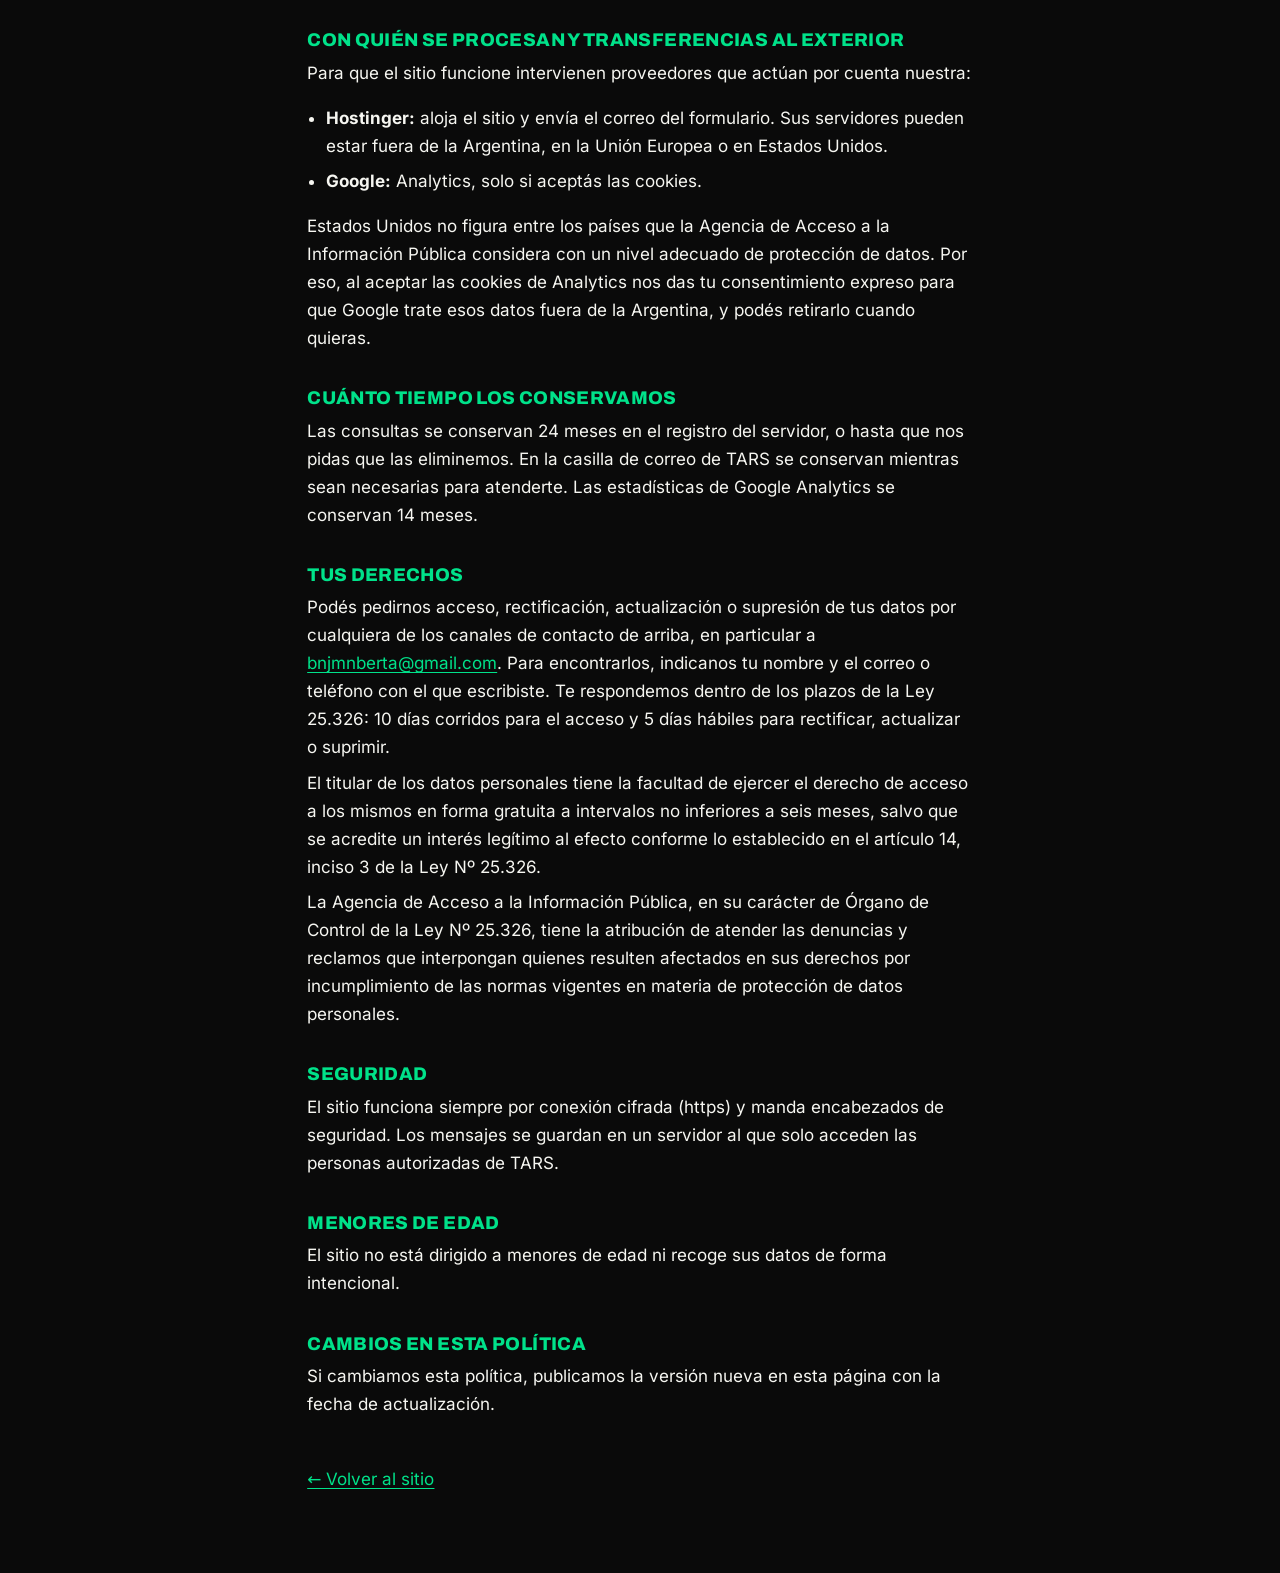
==== commit b8ee8a5f: "Name the person responsible for the contact data Ley 25.326 art. 6 asks for the identity and address" ====
--- a/privacidad/index.html
+++ b/privacidad/index.html
@@ -36,7 +36,8 @@
 <p class="meta">TARS Estudio · Santa Fe, Argentina · Última actualización: 19 de noviembre de 2026</p>
 
 <h2>Quién es el responsable</h2>
-<p>TARS Estudio es un estudio digital de la ciudad de Santa Fe (Argentina) y es el responsable de la base de datos de contactos que se forma con los mensajes que llegan por este sitio. Podés escribirnos por el formulario de Mail del sitio, por <a href="https://wa.me/5493425226537" rel="noopener">WhatsApp</a> o por <a href="https://instagram.com/tars.estudio" rel="noopener">Instagram</a>.</p>
+<p>El responsable de la base de datos de contactos que se forma con los mensajes que llegan por este sitio es Benjamin Berta, con domicilio en Tratado del Pilar 2605, Chajarí, Entre Ríos, Argentina, titular del estudio digital TARS Estudio (Santa Fe, Argentina).</p>
+<p>Para cualquier consulta sobre tus datos podés escribir a <a href="mailto:bnjmnberta@gmail.com">bnjmnberta@gmail.com</a>, usar el formulario de Mail del sitio, o escribirnos por <a href="https://wa.me/5493425226537" rel="noopener">WhatsApp</a> o por <a href="https://instagram.com/tars.estudio" rel="noopener">Instagram</a>.</p>
 
 <h2>Qué datos tratamos y para qué</h2>
 <ul>
@@ -68,7 +69,7 @@
 <p>Las consultas se conservan 24 meses en el registro del servidor, o hasta que nos pidas que las eliminemos. En la casilla de correo de TARS se conservan mientras sean necesarias para atenderte. Las estadísticas de Google Analytics se conservan 14 meses.</p>
 
 <h2>Tus derechos</h2>
-<p>Podés pedirnos acceso, rectificación, actualización o supresión de tus datos por cualquiera de los canales de contacto de arriba. Para encontrarlos, indicanos tu nombre y el correo o teléfono con el que escribiste. Te respondemos dentro de los plazos de la Ley 25.326: 10 días corridos para el acceso y 5 días hábiles para rectificar, actualizar o suprimir.</p>
+<p>Podés pedirnos acceso, rectificación, actualización o supresión de tus datos por cualquiera de los canales de contacto de arriba, en particular a <a href="mailto:bnjmnberta@gmail.com">bnjmnberta@gmail.com</a>. Para encontrarlos, indicanos tu nombre y el correo o teléfono con el que escribiste. Te respondemos dentro de los plazos de la Ley 25.326: 10 días corridos para el acceso y 5 días hábiles para rectificar, actualizar o suprimir.</p>
 <p>El titular de los datos personales tiene la facultad de ejercer el derecho de acceso a los mismos en forma gratuita a intervalos no inferiores a seis meses, salvo que se acredite un interés legítimo al efecto conforme lo establecido en el artículo 14, inciso 3 de la Ley Nº 25.326.</p>
 <p>La Agencia de Acceso a la Información Pública, en su carácter de Órgano de Control de la Ley Nº 25.326, tiene la atribución de atender las denuncias y reclamos que interpongan quienes resulten afectados en sus derechos por incumplimiento de las normas vigentes en materia de protección de datos personales.</p>
 
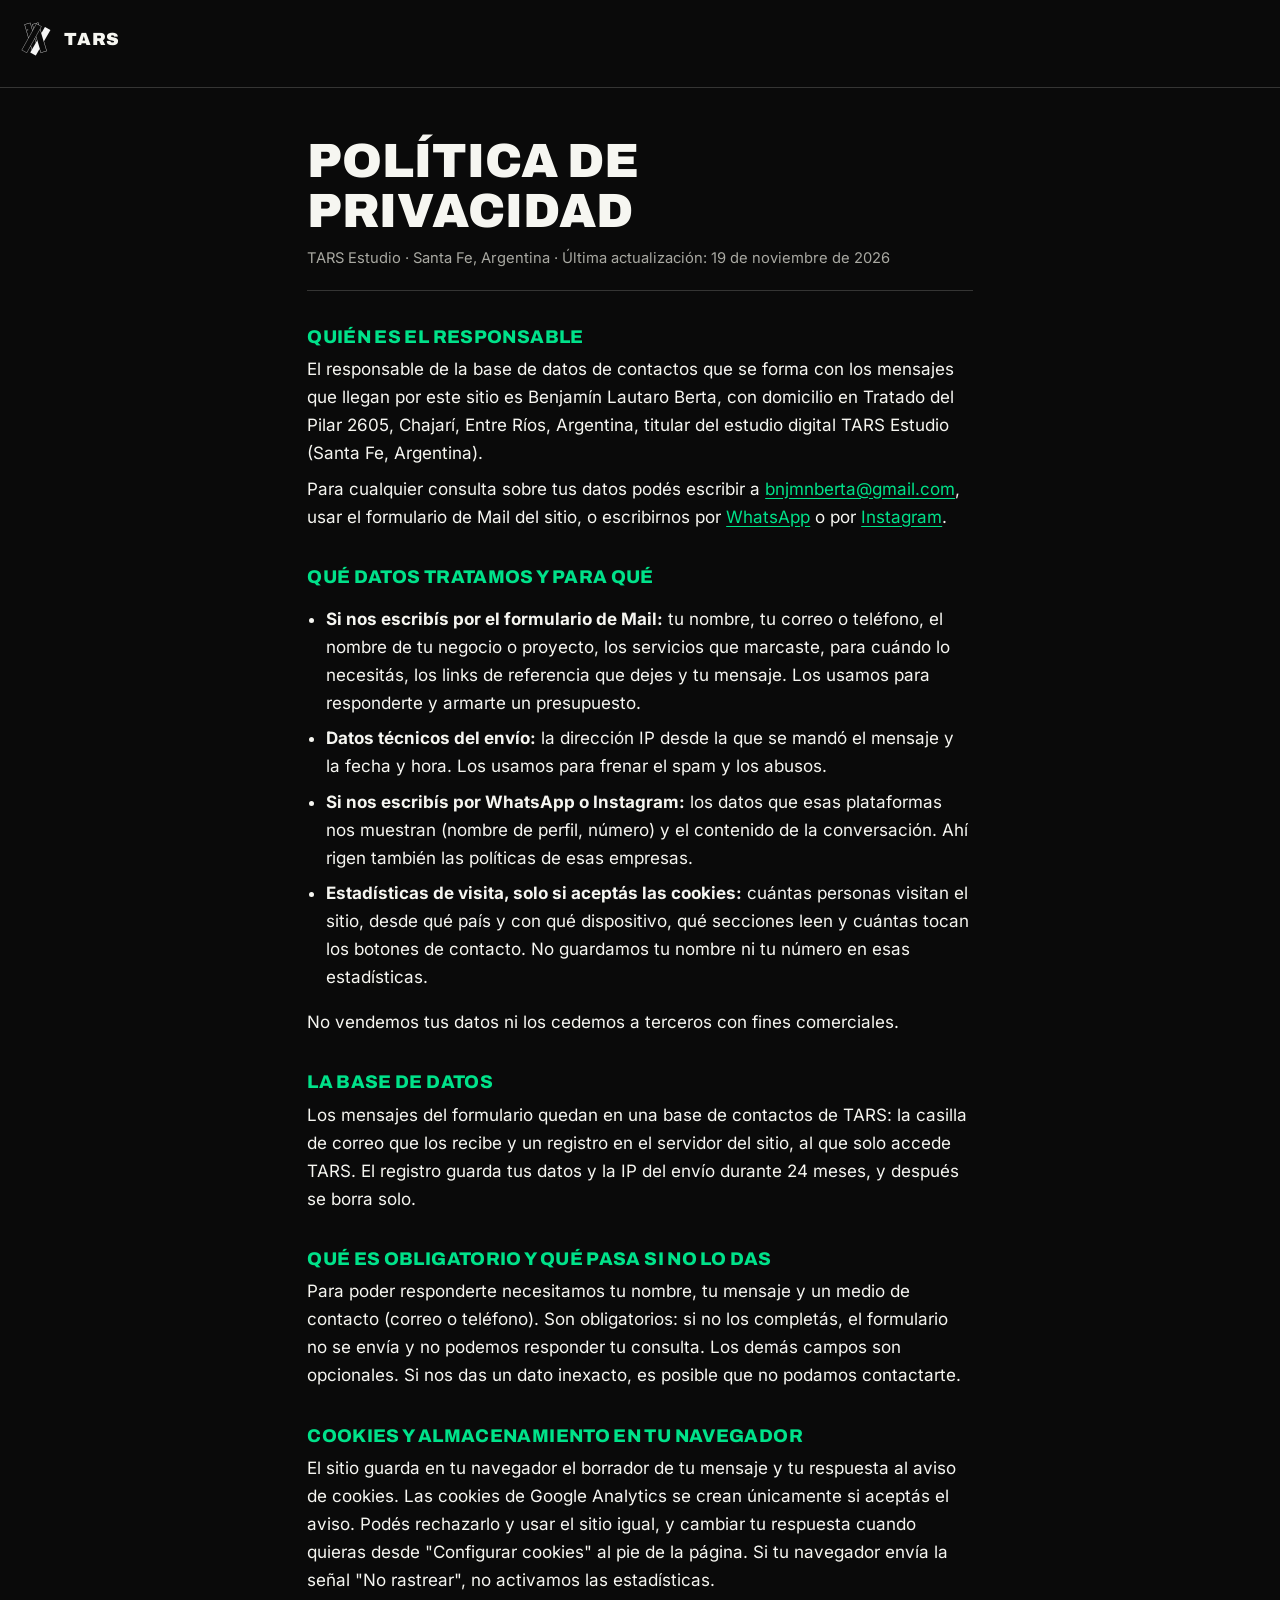
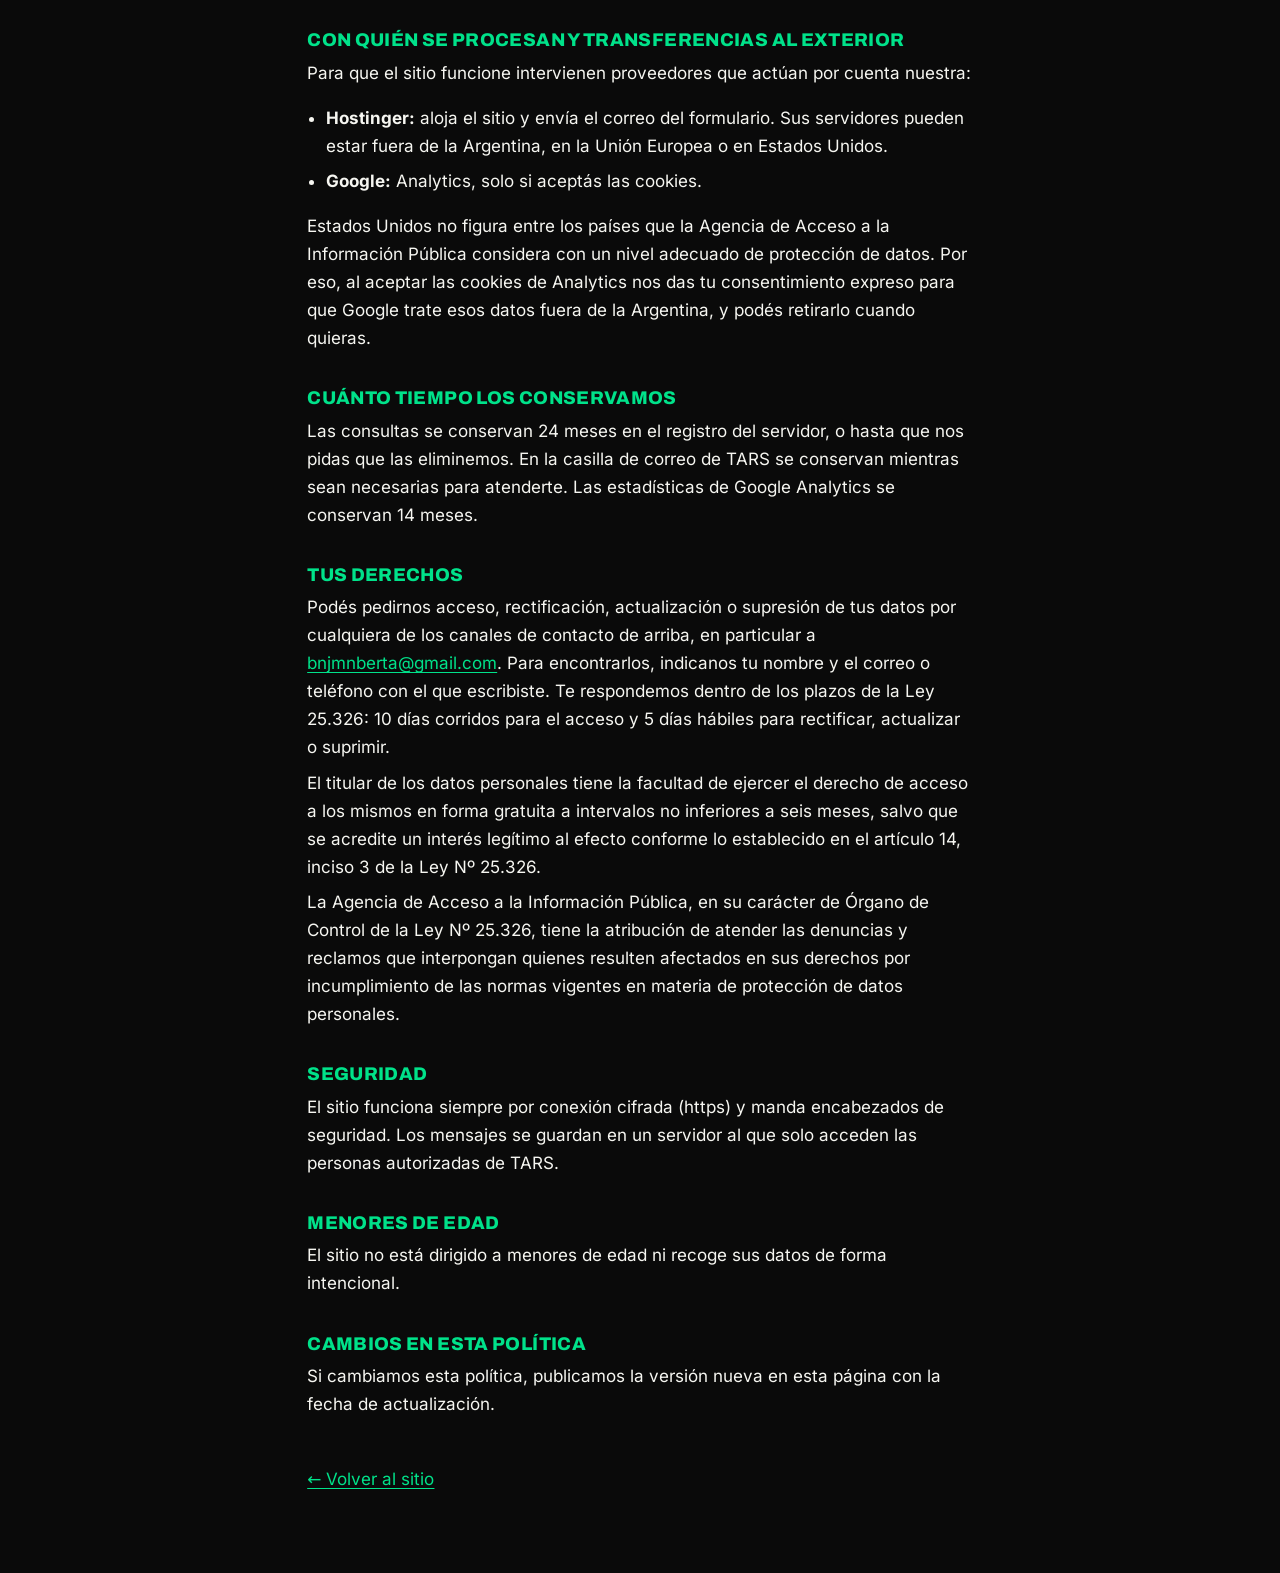
==== commit bbb5102c: "Use the responsible person's full legal name Co-Authored-By: Claude Sonnet 5.5 <noreply@anthropic.co" ====
--- a/privacidad/index.html
+++ b/privacidad/index.html
@@ -36,7 +36,7 @@
 <p class="meta">TARS Estudio · Santa Fe, Argentina · Última actualización: 19 de noviembre de 2026</p>
 
 <h2>Quién es el responsable</h2>
-<p>El responsable de la base de datos de contactos que se forma con los mensajes que llegan por este sitio es Benjamin Berta, con domicilio en Tratado del Pilar 2605, Chajarí, Entre Ríos, Argentina, titular del estudio digital TARS Estudio (Santa Fe, Argentina).</p>
+<p>El responsable de la base de datos de contactos que se forma con los mensajes que llegan por este sitio es Benjamín Lautaro Berta, con domicilio en Tratado del Pilar 2605, Chajarí, Entre Ríos, Argentina, titular del estudio digital TARS Estudio (Santa Fe, Argentina).</p>
 <p>Para cualquier consulta sobre tus datos podés escribir a <a href="mailto:bnjmnberta@gmail.com">bnjmnberta@gmail.com</a>, usar el formulario de Mail del sitio, o escribirnos por <a href="https://wa.me/5493425226537" rel="noopener">WhatsApp</a> o por <a href="https://instagram.com/tars.estudio" rel="noopener">Instagram</a>.</p>
 
 <h2>Qué datos tratamos y para qué</h2>
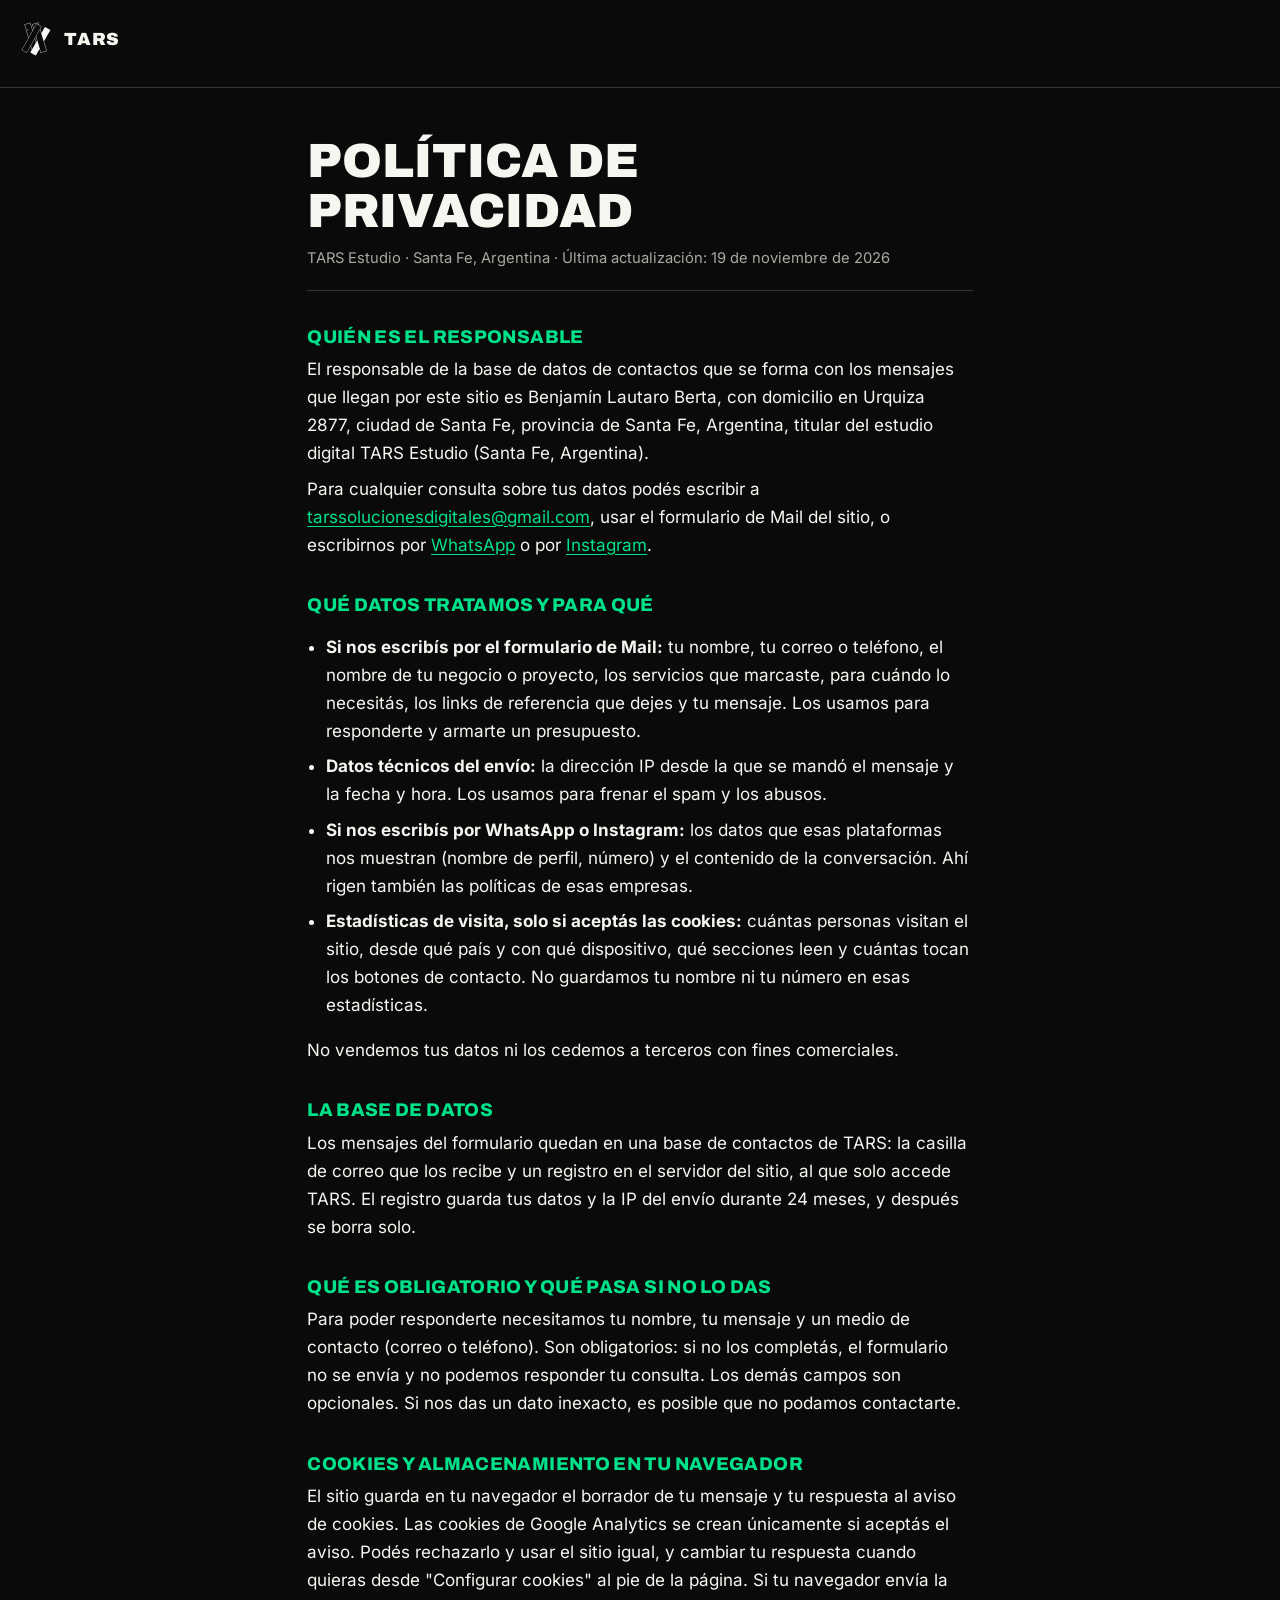
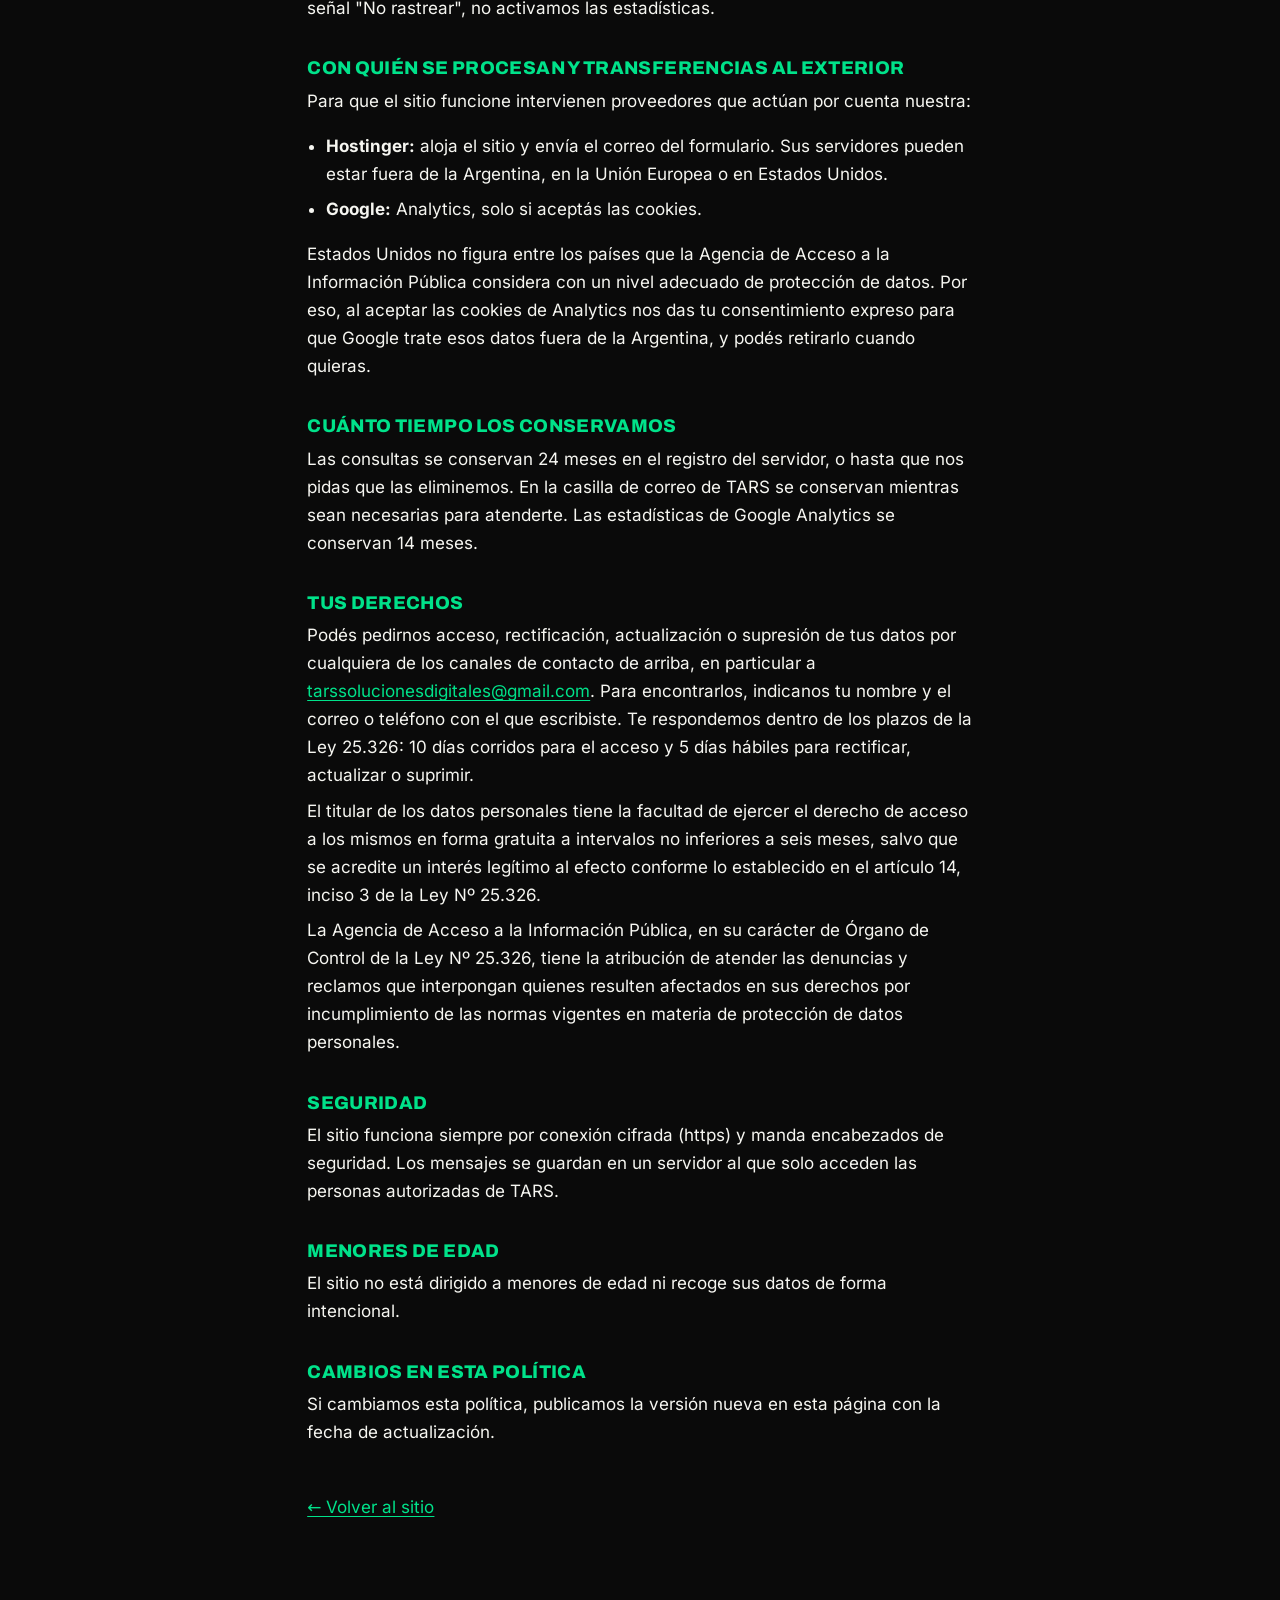
==== commit 7796492a: "Use the TARS address and e-mail for the person responsible Co-Authored-By: Claude Sonnet 5.5 <norepl" ====
--- a/privacidad/index.html
+++ b/privacidad/index.html
@@ -36,8 +36,8 @@
 <p class="meta">TARS Estudio · Santa Fe, Argentina · Última actualización: 19 de noviembre de 2026</p>
 
 <h2>Quién es el responsable</h2>
-<p>El responsable de la base de datos de contactos que se forma con los mensajes que llegan por este sitio es Benjamín Lautaro Berta, con domicilio en Tratado del Pilar 2605, Chajarí, Entre Ríos, Argentina, titular del estudio digital TARS Estudio (Santa Fe, Argentina).</p>
-<p>Para cualquier consulta sobre tus datos podés escribir a <a href="mailto:bnjmnberta@gmail.com">bnjmnberta@gmail.com</a>, usar el formulario de Mail del sitio, o escribirnos por <a href="https://wa.me/5493425226537" rel="noopener">WhatsApp</a> o por <a href="https://instagram.com/tars.estudio" rel="noopener">Instagram</a>.</p>
+<p>El responsable de la base de datos de contactos que se forma con los mensajes que llegan por este sitio es Benjamín Lautaro Berta, con domicilio en Urquiza 2877, ciudad de Santa Fe, provincia de Santa Fe, Argentina, titular del estudio digital TARS Estudio (Santa Fe, Argentina).</p>
+<p>Para cualquier consulta sobre tus datos podés escribir a <a href="mailto:tarssolucionesdigitales@gmail.com">tarssolucionesdigitales@gmail.com</a>, usar el formulario de Mail del sitio, o escribirnos por <a href="https://wa.me/5493425226537" rel="noopener">WhatsApp</a> o por <a href="https://instagram.com/tars.estudio" rel="noopener">Instagram</a>.</p>
 
 <h2>Qué datos tratamos y para qué</h2>
 <ul>
@@ -69,7 +69,7 @@
 <p>Las consultas se conservan 24 meses en el registro del servidor, o hasta que nos pidas que las eliminemos. En la casilla de correo de TARS se conservan mientras sean necesarias para atenderte. Las estadísticas de Google Analytics se conservan 14 meses.</p>
 
 <h2>Tus derechos</h2>
-<p>Podés pedirnos acceso, rectificación, actualización o supresión de tus datos por cualquiera de los canales de contacto de arriba, en particular a <a href="mailto:bnjmnberta@gmail.com">bnjmnberta@gmail.com</a>. Para encontrarlos, indicanos tu nombre y el correo o teléfono con el que escribiste. Te respondemos dentro de los plazos de la Ley 25.326: 10 días corridos para el acceso y 5 días hábiles para rectificar, actualizar o suprimir.</p>
+<p>Podés pedirnos acceso, rectificación, actualización o supresión de tus datos por cualquiera de los canales de contacto de arriba, en particular a <a href="mailto:tarssolucionesdigitales@gmail.com">tarssolucionesdigitales@gmail.com</a>. Para encontrarlos, indicanos tu nombre y el correo o teléfono con el que escribiste. Te respondemos dentro de los plazos de la Ley 25.326: 10 días corridos para el acceso y 5 días hábiles para rectificar, actualizar o suprimir.</p>
 <p>El titular de los datos personales tiene la facultad de ejercer el derecho de acceso a los mismos en forma gratuita a intervalos no inferiores a seis meses, salvo que se acredite un interés legítimo al efecto conforme lo establecido en el artículo 14, inciso 3 de la Ley Nº 25.326.</p>
 <p>La Agencia de Acceso a la Información Pública, en su carácter de Órgano de Control de la Ley Nº 25.326, tiene la atribución de atender las denuncias y reclamos que interpongan quienes resulten afectados en sus derechos por incumplimiento de las normas vigentes en materia de protección de datos personales.</p>
 
